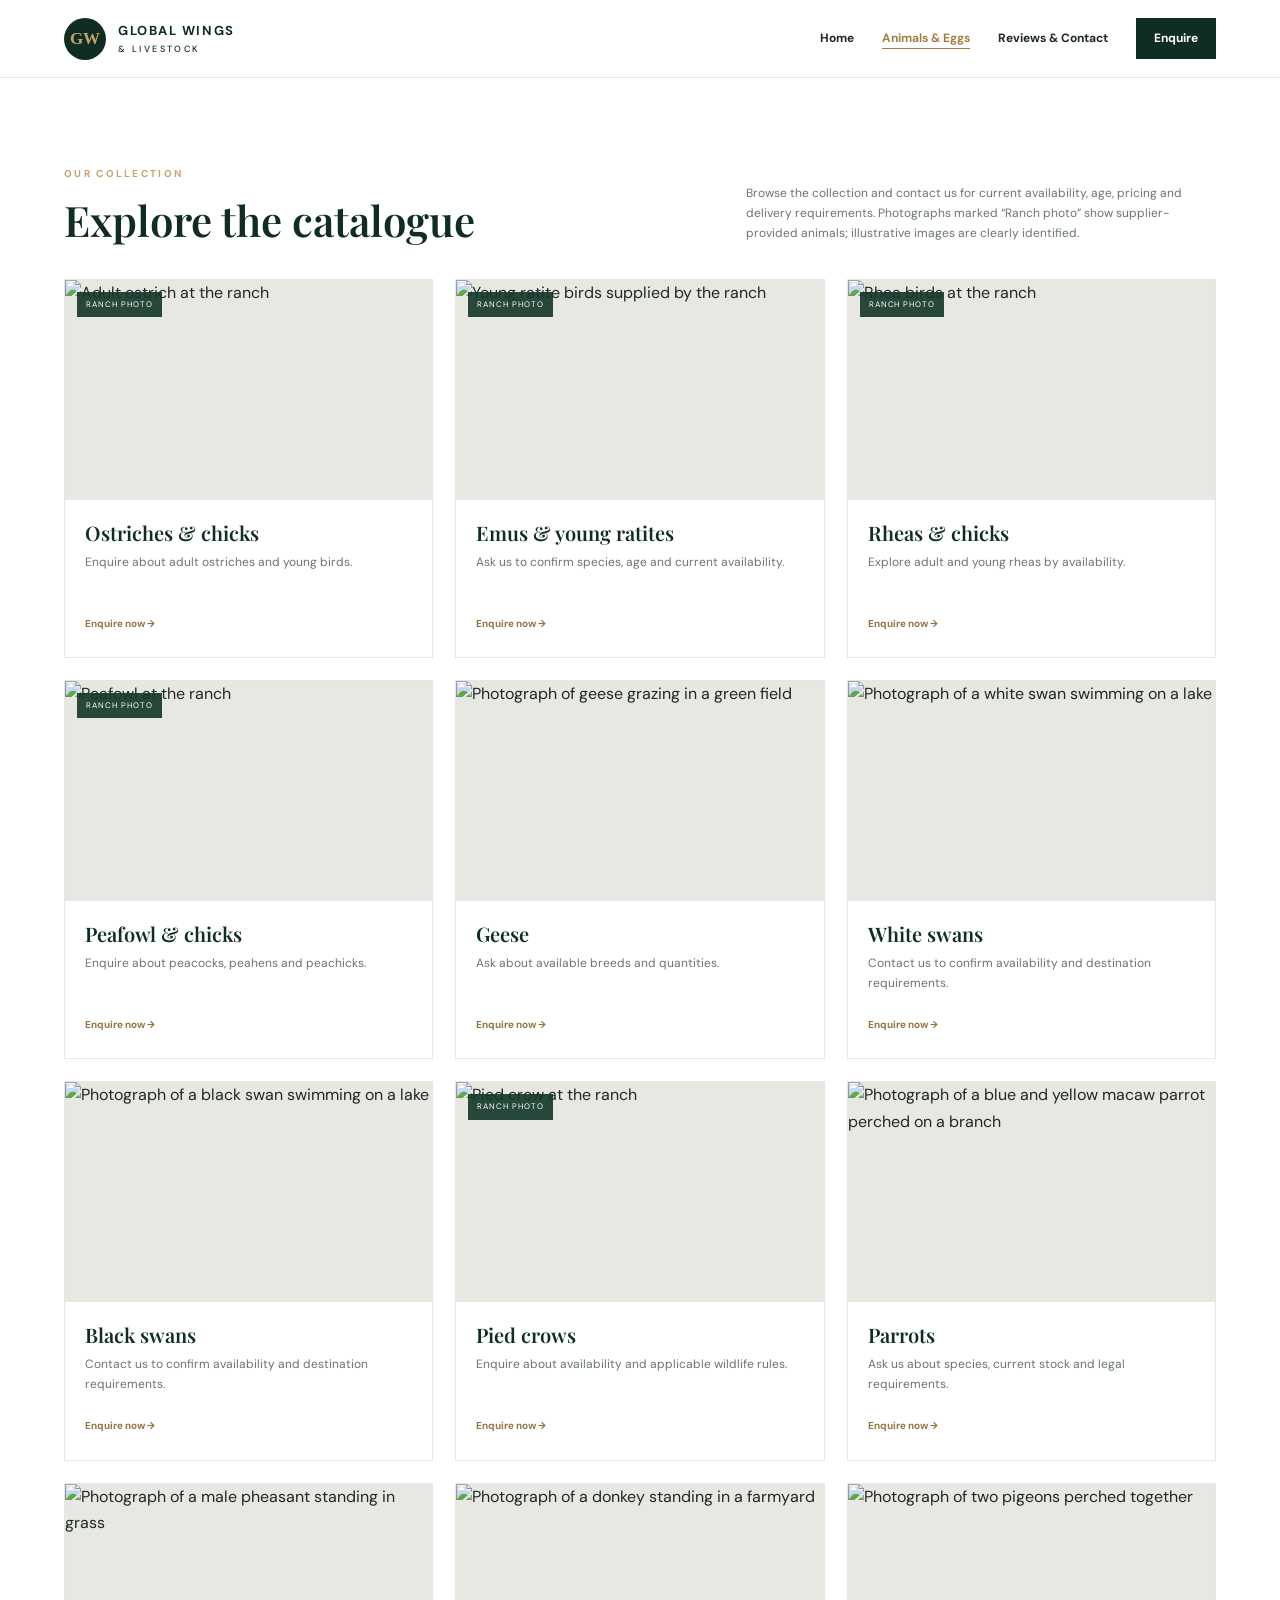
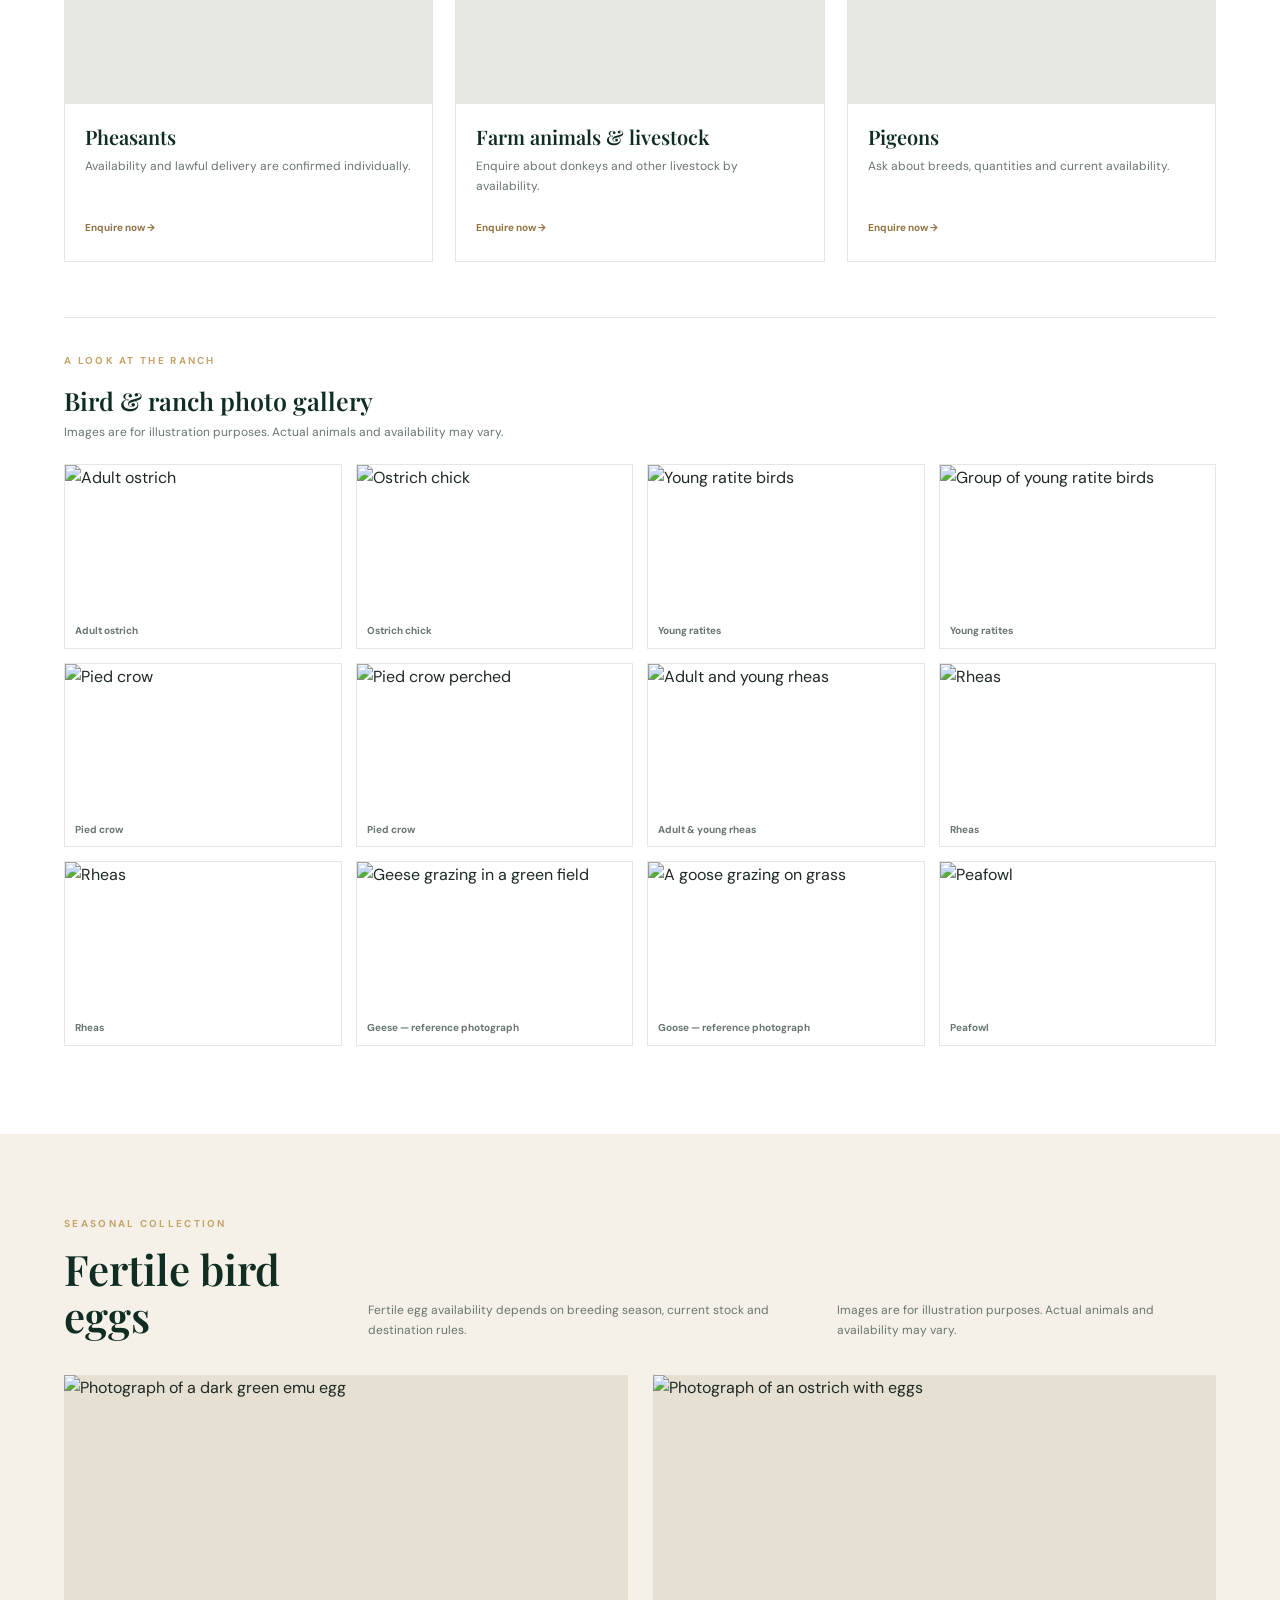
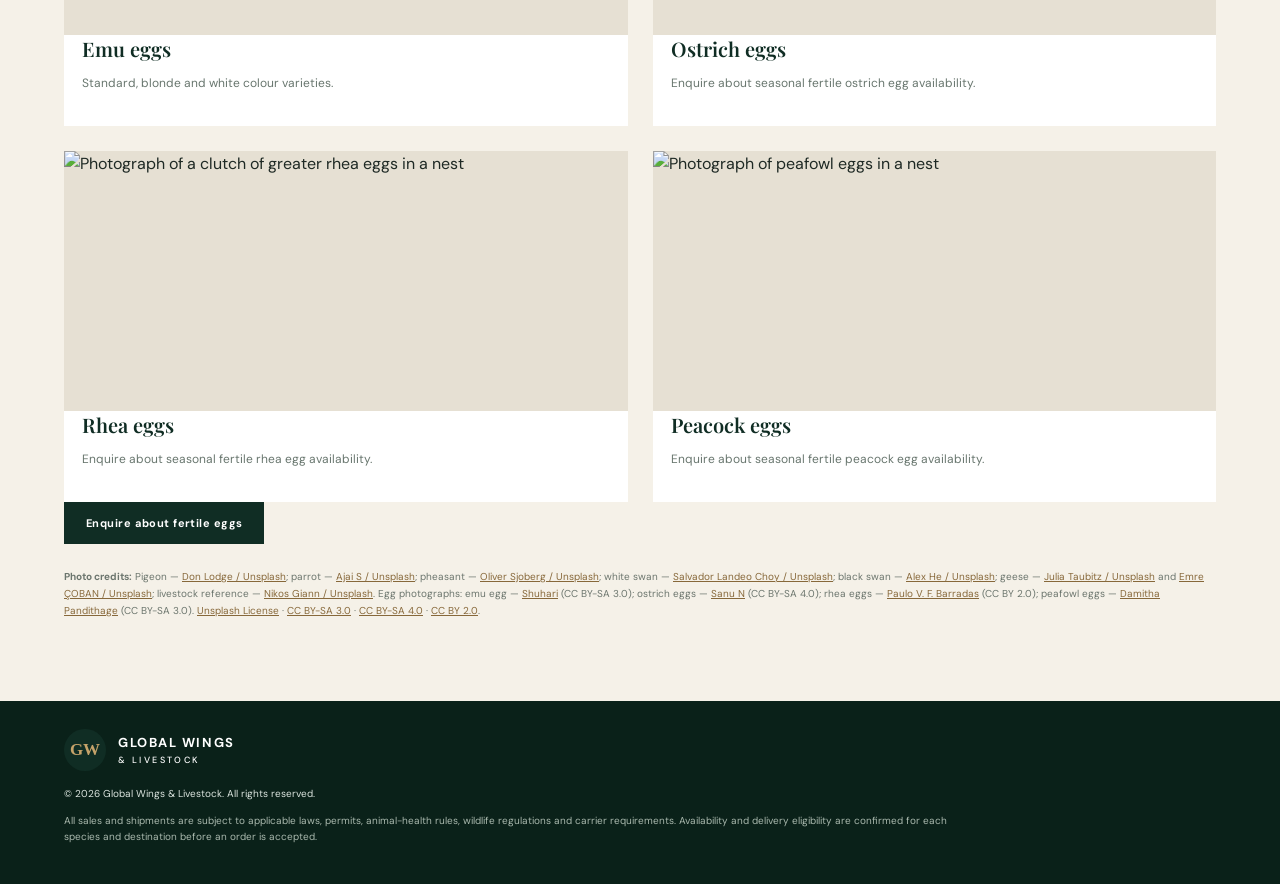
==== animals.html @ 771952f7 "Add files via upload" ====
<!doctype html>
<!DOCTYPE html>
<html lang="en"><head><meta content="XgihuTRoo1fJdlFtPXh2muhJygsoEndFmMAQWCs_whc" name="google-site-verification"/><meta charset="utf-8"/><meta content="width=device-width,initial-scale=1" name="viewport"/><title>Animals &amp; Fertile Eggs | Global Wings &amp; Livestock</title><meta content="Explore our bird, livestock and fertile egg collection. Contact us to confirm availability, pricing and destination requirements." name="description"/><meta content="index,follow" name="robots"/><meta content="#102d24" name="theme-color"/><link href="https://global-wings-livestock.globalwingsandlivestock.workers.dev/animals.html" rel="canonical"/><meta content="website" property="og:type"/><meta content="Animals &amp; Fertile Eggs" property="og:title"/><meta content="Exotic birds, livestock and fertile eggs. Enquire about availability and shipping in the USA and Canada." property="og:description"/><meta content="assets/supplier-ostrich.jpg" property="og:image"/><link href="assets/favicon.svg" rel="icon" type="image/svg+xml"/><link href="styles.css" rel="stylesheet"/></head><body><header class="header"><div class="wrap nav"><a class="brand" href="#home"><span class="mark">GW</span><span>GLOBAL WINGS <small>&amp; LIVESTOCK</small></span></a><nav><a href="index.html">Home</a><a aria-current="page" class="current" href="animals.html">Animals &amp; Eggs</a><a href="reviews-contact.html">Reviews &amp; Contact</a><a class="nav-btn" href="reviews-contact.html#contact">Enquire</a></nav></div></header><main><section class="section" id="catalogue"><div class="wrap"><div class="section-title"><div><p class="eyebrow">OUR COLLECTION</p><h2>Explore the catalogue</h2></div><p>Browse the collection and contact us for current availability, age, pricing and delivery requirements. Photographs marked “Ranch photo” show supplier-provided animals; illustrative images are clearly identified.</p></div><div class="cards">
<article class="card"><img alt="Adult ostrich at the ranch" src="assets/supplier-ostrich.jpg"/><span class="tag">Ranch photo</span><div><h3>Ostriches &amp; chicks</h3><p>Enquire about adult ostriches and young birds.</p><a href="#contact">Enquire now →</a></div></article>
<article class="card"><img alt="Young ratite birds supplied by the ranch" src="assets/supplier-young-ratites-group.jpg"/><span class="tag">Ranch photo</span><div><h3>Emus &amp; young ratites</h3><p>Ask us to confirm species, age and current availability.</p><a href="#contact">Enquire now →</a></div></article>
<article class="card"><img alt="Rhea birds at the ranch" src="assets/supplier-rhea-adults-young-1.jpg"/><span class="tag">Ranch photo</span><div><h3>Rheas &amp; chicks</h3><p>Explore adult and young rheas by availability.</p><a href="#contact">Enquire now →</a></div></article>
<article class="card"><img alt="Peafowl at the ranch" src="assets/supplier-peafowl.jpg"/><span class="tag">Ranch photo</span><div><h3>Peafowl &amp; chicks</h3><p>Enquire about peacocks, peahens and peachicks.</p><a href="#contact">Enquire now →</a></div></article>
<article class="card"><img alt="Photograph of geese grazing in a green field" src="https://images.unsplash.com/photo-1784916986773-f95b8165af1c?auto=format&amp;fit=crop&amp;w=1200&amp;q=85"/><div><h3>Geese</h3><p>Ask about available breeds and quantities.</p><a href="#contact">Enquire now →</a></div></article>
<article class="card"><img alt="Photograph of a white swan swimming on a lake" src="https://images.unsplash.com/photo-1696192113297-ec695fbb688d?auto=format&amp;fit=crop&amp;w=1200&amp;q=85"/><div><h3>White swans</h3><p>Contact us to confirm availability and destination requirements.</p><a href="#contact">Enquire now →</a></div></article>
<article class="card"><img alt="Photograph of a black swan swimming on a lake" src="https://images.unsplash.com/photo-1762176122039-dd52961efc06?auto=format&amp;fit=crop&amp;w=1200&amp;q=85"/><div><h3>Black swans</h3><p>Contact us to confirm availability and destination requirements.</p><a href="#contact">Enquire now →</a></div></article>
<article class="card"><img alt="Pied crow at the ranch" src="assets/supplier-pied-crow-perch.jpg"/><span class="tag">Ranch photo</span><div><h3>Pied crows</h3><p>Enquire about availability and applicable wildlife rules.</p><a href="#contact">Enquire now →</a></div></article>
<article class="card"><img alt="Photograph of a blue and yellow macaw parrot perched on a branch" src="https://images.unsplash.com/photo-1730606604241-9458ac61b049?auto=format&amp;fit=crop&amp;w=1200&amp;q=85"/><div><h3>Parrots</h3><p>Ask us about species, current stock and legal requirements.</p><a href="#contact">Enquire now →</a></div></article>
<article class="card"><img alt="Photograph of a male pheasant standing in grass" src="https://images.unsplash.com/photo-1573679123118-db5fe6d73ba6?auto=format&amp;fit=crop&amp;w=1200&amp;q=85"/><div><h3>Pheasants</h3><p>Availability and lawful delivery are confirmed individually.</p><a href="#contact">Enquire now →</a></div></article>
<article class="card"><img alt="Photograph of a donkey standing in a farmyard" src="https://images.unsplash.com/photo-1676636936433-fd54c84f66ed?auto=format&amp;fit=crop&amp;w=1200&amp;q=85"/><div><h3>Farm animals &amp; livestock</h3><p>Enquire about donkeys and other livestock by availability.</p><a href="#contact">Enquire now →</a></div></article>
<article class="card"><img alt="Photograph of two pigeons perched together" src="https://images.unsplash.com/photo-1683165152418-8336bb7b0cc0?auto=format&amp;fit=crop&amp;w=1200&amp;q=85"/><div><h3>Pigeons</h3><p>Ask about breeds, quantities and current availability.</p><a href="#contact">Enquire now →</a></div></article>
</div><div class="ranch-gallery"><div class="gallery-heading"><p class="eyebrow">A LOOK AT THE RANCH</p><h3>Bird &amp; ranch photo gallery</h3><p>Images are for illustration purposes. Actual animals and availability may vary.</p></div><div class="gallery-grid">
<figure><img alt="Adult ostrich" src="assets/supplier-ostrich.jpg"/><figcaption>Adult ostrich</figcaption></figure>
<figure><img alt="Ostrich chick" src="assets/supplier-ostrich-chick.jpg"/><figcaption>Ostrich chick</figcaption></figure>
<figure><img alt="Young ratite birds" src="assets/supplier-young-ratites-grass.jpg"/><figcaption>Young ratites</figcaption></figure>
<figure><img alt="Group of young ratite birds" src="assets/supplier-young-ratites-group.jpg"/><figcaption>Young ratites</figcaption></figure>
<figure><img alt="Pied crow" src="assets/supplier-pied-crow-hand.jpg"/><figcaption>Pied crow</figcaption></figure>
<figure><img alt="Pied crow perched" src="assets/supplier-pied-crow-perch.jpg"/><figcaption>Pied crow</figcaption></figure>
<figure><img alt="Adult and young rheas" src="assets/supplier-rhea-adults-young-1.jpg"/><figcaption>Adult &amp; young rheas</figcaption></figure>
<figure><img alt="Rheas" src="assets/supplier-rhea-adults-young-2.jpg"/><figcaption>Rheas</figcaption></figure>
<figure><img alt="Rheas" src="assets/supplier-rhea-adults-young-3.jpg"/><figcaption>Rheas</figcaption></figure>
<figure><img alt="Geese grazing in a green field" src="https://images.unsplash.com/photo-1784916986773-f95b8165af1c?auto=format&amp;fit=crop&amp;w=1200&amp;q=85"/><figcaption>Geese — reference photograph</figcaption></figure>
<figure><img alt="A goose grazing on grass" src="https://images.unsplash.com/photo-1784754326206-335347680e5e?auto=format&amp;fit=crop&amp;w=1200&amp;q=85"/><figcaption>Goose — reference photograph</figcaption></figure>
<figure><img alt="Peafowl" src="assets/supplier-peafowl.jpg"/><figcaption>Peafowl</figcaption></figure>
</div></div></div></section><section class="eggs" id="eggs"><div class="wrap"><div class="section-title"><div><p class="eyebrow">SEASONAL COLLECTION</p><h2>Fertile bird eggs</h2></div><p>Fertile egg availability depends on breeding season, current stock and destination rules.</p><p class="photo-credits">Images are for illustration purposes. Actual animals and availability may vary.</p></div><div class="egg-grid"><article><img alt="Photograph of a dark green emu egg" src="https://commons.wikimedia.org/wiki/Special:FilePath/Emu%20Egg.JPG"/><h3>Emu eggs</h3><p>Standard, blonde and white colour varieties.</p></article><article><img alt="Photograph of an ostrich with eggs" src="https://commons.wikimedia.org/wiki/Special:FilePath/Ostrich%20with%20eggs.jpg"/><h3>Ostrich eggs</h3><p>Enquire about seasonal fertile ostrich egg availability.</p></article><article><img alt="Photograph of a clutch of greater rhea eggs in a nest" src="https://commons.wikimedia.org/wiki/Special:FilePath/Rhea_americana_eggs.jpg"/><h3>Rhea eggs</h3><p>Enquire about seasonal fertile rhea egg availability.</p></article><article><img alt="Photograph of peafowl eggs in a nest" src="https://commons.wikimedia.org/wiki/Special:FilePath/Peafowl_eggs.jpg"/><h3>Peacock eggs</h3><p>Enquire about seasonal fertile peacock egg availability.</p></article></div><a class="btn dark" href="#contact">Enquire about fertile eggs</a><p class="photo-credits"><strong>Photo credits:</strong> Pigeon — <a href="https://unsplash.com/photos/a-couple-of-birds-sitting-on-top-of-a-rock-z6nlXhpikjg" rel="noopener" target="_blank">Don Lodge / Unsplash</a>; parrot — <a href="https://unsplash.com/photos/a-colorful-parrot-perched-on-a-tree-branch-D9rH5E5fdJI" rel="noopener" target="_blank">Ajai S / Unsplash</a>; pheasant — <a href="https://unsplash.com/photos/a-pheasant-standing-in-the-grass-near-a-body-of-water-Xna52J7BVZc" rel="noopener" target="_blank">Oliver Sjoberg / Unsplash</a>; white swan — <a href="https://unsplash.com/photos/a-white-swan-swimming-in-a-lake-on-a-foggy-day-xGluQufEYRY" rel="noopener" target="_blank">Salvador Landeo Choy / Unsplash</a>; black swan — <a href="https://unsplash.com/photos/a-black-swan-swims-on-dark-blue-water-6lkLKdCsc1c" rel="noopener" target="_blank">Alex He / Unsplash</a>; geese — <a href="https://unsplash.com/photos/a-flock-of-geese-grazing-in-a-green-field-lL8tGuWFRh8" rel="noopener" target="_blank">Julia Taubitz / Unsplash</a> and <a href="https://unsplash.com/photos/a-goose-grazes-on-green-grass-in-a-sunny-park-ZLs4rmw0CO8" rel="noopener" target="_blank">Emre ÇOBAN / Unsplash</a>; livestock reference — <a href="https://unsplash.com/photos/a-donkey-standing-in-a-dirt-area-next-to-a-building-c0arbBpuxbU" rel="noopener" target="_blank">Nikos Giann / Unsplash</a>. Egg photographs: emu egg — <a href="https://commons.wikimedia.org/wiki/File:Emu_Egg.JPG" rel="noopener" target="_blank">Shuhari</a> (CC BY-SA 3.0); ostrich eggs — <a href="https://commons.wikimedia.org/wiki/File:Ostrich_with_eggs.jpg" rel="noopener" target="_blank">Sanu N</a> (CC BY-SA 4.0); rhea eggs — <a href="https://commons.wikimedia.org/wiki/File:Rhea_americana_eggs.jpg" rel="noopener" target="_blank">Paulo V. F. Barradas</a> (CC BY 2.0); peafowl eggs — <a href="https://commons.wikimedia.org/wiki/File:Peafowl_eggs.jpg" rel="noopener" target="_blank">Damitha Pandithage</a> (CC BY-SA 3.0). <a href="https://unsplash.com/license" rel="noopener" target="_blank">Unsplash License</a> · <a href="https://creativecommons.org/licenses/by-sa/3.0/" rel="noopener" target="_blank">CC BY-SA 3.0</a> · <a href="https://creativecommons.org/licenses/by-sa/4.0/" rel="noopener" target="_blank">CC BY-SA 4.0</a> · <a href="https://creativecommons.org/licenses/by/2.0/" rel="noopener" target="_blank">CC BY 2.0</a>.</p></div></section></main><footer><div class="wrap"><a class="brand footbrand" href="#home"><span class="mark">GW</span><span>GLOBAL WINGS <small>&amp; LIVESTOCK</small></span></a><p>© <span id="year"></span> Global Wings &amp; Livestock. All rights reserved.</p><p class="legal">All sales and shipments are subject to applicable laws, permits, animal-health rules, wildlife regulations and carrier requirements. Availability and delivery eligibility are confirmed for each species and destination before an order is accepted.</p></div></footer><script src="script.js"></script></body></html>
---- styles.css ----
@import url('https://fonts.googleapis.com/css2?family=DM+Sans:wght@400;500;600;700&family=Playfair+Display:wght@600;700&display=swap');
:root{--forest:#102d24;--forest2:#1c4738;--gold:#c5a36a;--cream:#f5f1e8;--ink:#1e2924;--muted:#68766e;--line:#e5e8e2}*{box-sizing:border-box}html{scroll-behavior:smooth}body{margin:0;color:var(--ink);font-family:'DM Sans',Arial,sans-serif;line-height:1.65}a{color:inherit}.wrap{width:min(1160px,90%);margin:auto}.header{height:78px;background:#fff;position:sticky;top:0;z-index:10;border-bottom:1px solid var(--line)}.nav{height:100%;display:flex;align-items:center;justify-content:space-between}.brand{display:flex;align-items:center;gap:12px;text-decoration:none;color:var(--forest);font-weight:700;letter-spacing:.12em;font-size:13px}.brand small{display:block;font-size:9px;letter-spacing:.27em;font-weight:500}.mark{width:42px;height:42px;border-radius:50%;display:grid;place-items:center;background:var(--forest);color:var(--gold);font:700 17px Georgia;letter-spacing:0}nav{display:flex;align-items:center;gap:28px}nav a{text-decoration:none;font-size:12px;font-weight:700}nav a:hover{color:#a27e43}.nav-btn{background:var(--forest);color:white;padding:11px 18px}.hero{min-height:610px;position:relative;display:flex;align-items:center;background:linear-gradient(90deg,rgba(7,28,21,.94),rgba(10,35,26,.78) 53%,rgba(10,35,26,.18)),url('assets/supplier-ostrich.jpg') center 43%/cover;color:#fff}.hero-content{position:relative;padding:100px 0 110px}.eyebrow{font-size:10px;letter-spacing:.23em;font-weight:700;color:var(--gold);margin:0 0 14px}.hero h1{font:600 clamp(42px,5.5vw,72px)/1.08 'Playfair Display',Georgia,serif;max-width:780px;margin:0 0 22px}.hero h1 em{color:#d4b57e;font-style:normal}.intro{max-width:590px;color:#e2e9e3;font-size:16px}.actions{display:flex;gap:13px;margin:30px 0 20px;flex-wrap:wrap}.btn{display:inline-block;text-decoration:none;border:0;padding:14px 22px;font:700 11px 'DM Sans',sans-serif;letter-spacing:.04em;cursor:pointer}.gold{background:var(--gold);color:#14271f}.outline{border:1px solid #ffffff8c;color:white}.dark{background:var(--forest);color:#fff}.hero-note{font-size:11px;color:#d1dbd3}.hero-bottom{position:absolute;bottom:0;left:0;right:0;background:#091e18bd;padding:14px 5%;display:flex;justify-content:space-between;color:#e5d1a8;font-size:9px;letter-spacing:.2em}.introbar{background:var(--forest);color:white;padding:24px 0}.intro-grid{display:grid;grid-template-columns:repeat(3,1fr);gap:25px}.intro-grid div{display:grid;border-right:1px solid #ffffff2d;padding-left:22px}.intro-grid div:first-child{padding-left:0}.intro-grid div:last-child{border:0}.intro-grid b{font-size:13px}.intro-grid span{font-size:11px;color:#c4d0c7}.section{padding:88px 0}.section-title{display:flex;align-items:end;justify-content:space-between;gap:35px;margin-bottom:35px}.section-title h2,.about h2,.shipping h2,.contact h2{font:600 42px/1.12 'Playfair Display',Georgia,serif;color:var(--forest);margin:0}.section-title>p{max-width:470px;color:var(--muted);font-size:12px;margin:0}.cards{display:grid;grid-template-columns:repeat(3,1fr);gap:22px}.card{position:relative;border:1px solid var(--line);background:#fff;overflow:hidden;transition:transform .2s,box-shadow .2s}.card:hover{transform:translateY(-4px);box-shadow:0 15px 35px #0d2b1c14}.card img{width:100%;height:220px;object-fit:cover;display:block;background:#e8e8e2}.card .tag{position:absolute;top:12px;left:12px;background:#14382be8;color:white;font-size:8px;letter-spacing:.12em;text-transform:uppercase;padding:6px 9px}.card .tag.illustrative{background:#f7f4eb;color:#5d685f}.card>div{padding:19px 20px 22px}.card h3,.egg-grid h3{font:600 20px 'Playfair Display',Georgia,serif;color:var(--forest);margin:0 0 7px}.card p{font-size:12px;color:var(--muted);min-height:42px;margin:0 0 14px}.card a{font-size:10px;text-decoration:none;color:#947342;font-weight:700}.eggs{background:var(--cream);padding:82px 0}.egg-grid{display:grid;grid-template-columns:1fr 1fr;gap:25px}.egg-grid article{position:relative;background:white;padding-bottom:20px}.egg-grid img{width:100%;height:260px;object-fit:cover;display:block;background:#e6e0d3}.egg-grid .tag{display:inline-block;margin:15px 18px 5px;background:#f1eee6;color:#626c64;padding:5px 8px;font-size:8px;letter-spacing:.1em;text-transform:uppercase}.egg-grid h3,.egg-grid p{margin-left:18px;margin-right:18px}.egg-grid p,.egg-extra{font-size:12px;color:var(--muted)}.egg-extra{margin:24px 0}.about{padding:85px 0}.about h2{margin-bottom:32px}.steps{display:grid;grid-template-columns:repeat(3,1fr);gap:28px;margin-bottom:50px}.steps article{border-top:2px solid var(--gold);padding:20px 5px 0}.steps span{font-size:11px;color:#9b7a45;font-weight:700}.steps h3{font:600 19px 'Playfair Display',Georgia,serif;color:var(--forest);margin:8px 0}.steps p{font-size:12px;color:var(--muted);margin:0}.about-panel{background:#f7f7f3;padding:28px 32px;border-left:3px solid var(--gold);display:grid;grid-template-columns:.7fr 1.3fr;gap:25px;align-items:center}.about-panel h3{font:600 23px 'Playfair Display',Georgia,serif;color:var(--forest);margin:0}.about-panel p:last-child{font-size:13px;color:var(--muted);margin:0}.shipping{background:#e9eee8;padding:58px 0}.shipping-inner{display:flex;justify-content:space-between;align-items:center;gap:35px}.shipping-inner>div:first-child{max-width:690px}.shipping h2{font-size:35px}.shipping-inner p:not(.eyebrow){font-size:13px;color:#5d6a61}.countries{display:flex;align-items:center;gap:12px;color:var(--forest);font-size:10px;letter-spacing:.13em;font-weight:700;white-space:nowrap}.countries b{font-size:20px;color:var(--gold)}.contact{background:var(--forest);color:#fff;padding:82px 0}.contact-grid{display:grid;grid-template-columns:.9fr 1.1fr;gap:70px}.contact h2{color:white;margin-bottom:18px}.contact-grid>div>p:not(.eyebrow){color:#d3ded6;font-size:13px}.detail{margin:27px 0}.detail small{display:block;color:#d0b37c;font-size:9px;letter-spacing:.2em;font-weight:700}.detail a,.detail p{color:white;text-decoration:none;font-size:13px;margin:5px 0}.fine{font-size:10px;color:#aab9ae}form{background:#fff;color:var(--ink);padding:28px;display:grid;gap:13px}form label{font-size:10px;font-weight:700;color:#48584e}input,select,textarea{display:block;width:100%;margin-top:6px;padding:12px;border:1px solid #dce2dc;border-radius:0;font:12px 'DM Sans',sans-serif;color:#27352c;background:white}textarea{resize:vertical}form button{justify-self:start}form .fine{color:#718077;margin:0}#form-status{font-size:11px;color:var(--forest);margin:0}footer{background:#0a2119;color:#dce5df;padding:28px 0}footer .brand{color:#fff}footer p{font-size:10px}footer .legal{max-width:900px;color:#aab9ae}.footbrand{margin-bottom:15px}
@media(max-width:760px){.header{height:auto}.nav{padding:14px 0;display:block}.brand{margin-bottom:12px}nav{gap:14px;flex-wrap:wrap}nav a{font-size:10px}.hero{min-height:590px}.hero-content{padding:75px 0 95px}.hero h1{font-size:45px}.intro-grid{grid-template-columns:1fr;gap:12px}.intro-grid div{border:0;padding:0}.section,.about{padding:60px 0}.section-title{display:block}.section-title>p{margin-top:14px}.cards{grid-template-columns:repeat(2,1fr);gap:13px}.card img{height:160px}.card>div{padding:14px}.card h3{font-size:17px}.card p{font-size:11px}.egg-grid{grid-template-columns:1fr}.egg-grid img{height:220px}.steps{grid-template-columns:1fr;gap:20px}.about-panel{grid-template-columns:1fr;gap:10px}.shipping-inner{display:block}.countries{margin-top:22px}.contact-grid{grid-template-columns:1fr;gap:30px}.section-title h2,.about h2,.contact h2{font-size:35px}.shipping h2{font-size:31px}}@media(max-width:430px){.cards{grid-template-columns:1fr}.card img{height:210px}.hero h1{font-size:39px}.hero-bottom{font-size:8px}.countries{font-size:8px}}

.ranch-gallery{margin-top:55px;padding-top:35px;border-top:1px solid var(--line)}.gallery-heading{margin-bottom:22px}.gallery-heading h3{font:600 25px 'Playfair Display',Georgia,serif;color:var(--forest);margin:0 0 6px}.gallery-heading p:last-child{font-size:12px;color:var(--muted);margin:0}.gallery-grid{display:grid;grid-template-columns:repeat(4,1fr);gap:14px}.gallery-grid figure{margin:0;background:#fff;border:1px solid var(--line)}.gallery-grid img{width:100%;height:150px;object-fit:cover;display:block}.gallery-grid figcaption{padding:8px 10px;font-size:10px;color:var(--muted);font-weight:700}.egg-extra:after{content:'  STANDARD · BLONDE · WHITE';display:block;color:#957847;font-weight:700;letter-spacing:.08em;margin-top:7px}@media(max-width:760px){.gallery-grid{grid-template-columns:repeat(2,1fr)}.gallery-grid img{height:135px}}.photo-credits{margin:24px 0 0;color:#6b756d;font-size:10px;line-height:1.7}.photo-credits a{color:#87683a;text-decoration:underline}

/* Customer reviews */
.reviews{padding:82px 0;background:#f7f7f3}.review-summary{display:flex;align-items:baseline;gap:14px;margin:0 0 24px;color:var(--muted);font-size:12px}.review-summary strong{font:600 28px 'Playfair Display',Georgia,serif;color:var(--forest)}.review-grid{display:grid;grid-template-columns:repeat(3,1fr);gap:18px}.review-card{background:#fff;border:1px solid var(--line);padding:22px}.review-card .stars{color:#b48a45;letter-spacing:.12em;font-size:17px}.review-card h3{font:600 19px 'Playfair Display',Georgia,serif;color:var(--forest);margin:9px 0 0}.review-location{font-size:10px;color:var(--muted);margin:0 0 12px}.review-card p:last-child{font-size:12px;color:#536258;margin:0}.reviews-note{font-size:10px;color:var(--muted);margin:18px 0 0}@media(max-width:760px){.reviews{padding:60px 0}.review-grid{grid-template-columns:1fr 1fr}}@media(max-width:430px){.review-grid{grid-template-columns:1fr}.review-summary{display:block}.review-summary span{display:block}}

/* Multi-page navigation and payment methods */
nav a.current{color:#a27e43;text-decoration:underline;text-underline-offset:6px}
.payments{background:#f5f1e8;padding:58px 0}
.payments h2{font:600 34px/1.12 'Playfair Display',Georgia,serif;color:var(--forest);margin:0 0 14px}
.payments .wrap>p:not(.eyebrow){max-width:780px;color:var(--muted);font-size:13px}
.payment-grid{display:flex;flex-wrap:wrap;gap:12px;margin:24px 0}
.payment-grid span{background:#fff;border:1px solid #e2e4dc;padding:12px 18px;color:var(--forest);font-size:12px;font-weight:700;min-width:125px;text-align:center}
.payment-note{font-size:10px!important;color:#657268!important}
@media(max-width:760px){nav{gap:12px}nav a{font-size:10px}.payments{padding:48px 0}.payment-grid span{min-width:calc(50% - 6px);flex:1}}

.review-submit{display:grid;grid-template-columns:1fr 1fr;gap:34px;margin-top:56px;padding:30px;background:#fff;border:1px solid var(--line)}.review-submit form{display:grid;gap:13px}.review-submit label{display:grid;gap:6px;font-size:12px;color:var(--forest)}.review-submit input,.review-submit select,.review-submit textarea{width:100%;padding:12px;border:1px solid var(--line);background:#fff;font:inherit}.owner-reply{margin-top:15px;padding:14px;background:#f4f5f0;border-left:3px solid #b48a45}.owner-reply strong{display:block;color:var(--forest);font-size:12px;margin-bottom:5px}.review-submit h2{font:600 27px 'Playfair Display',Georgia,serif;color:var(--forest)}@media(max-width:700px){.review-submit{grid-template-columns:1fr;padding:20px}}
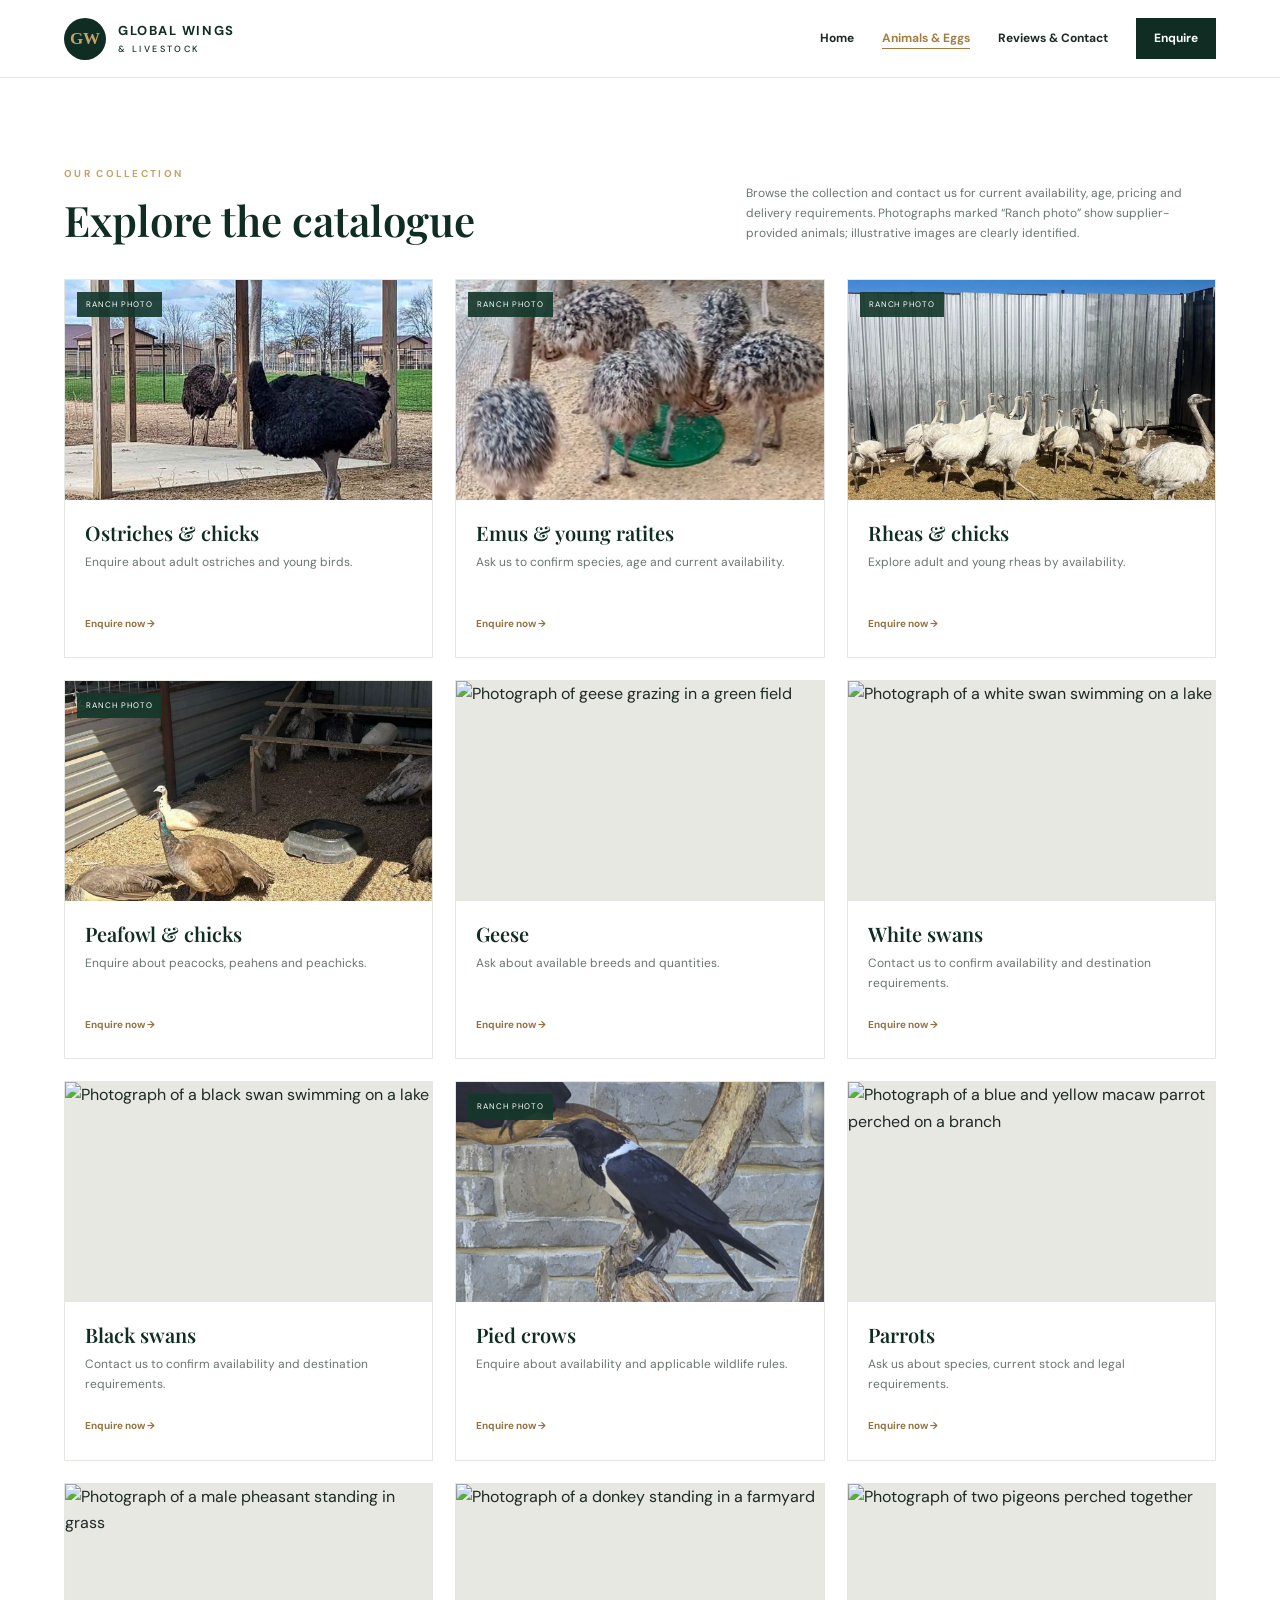
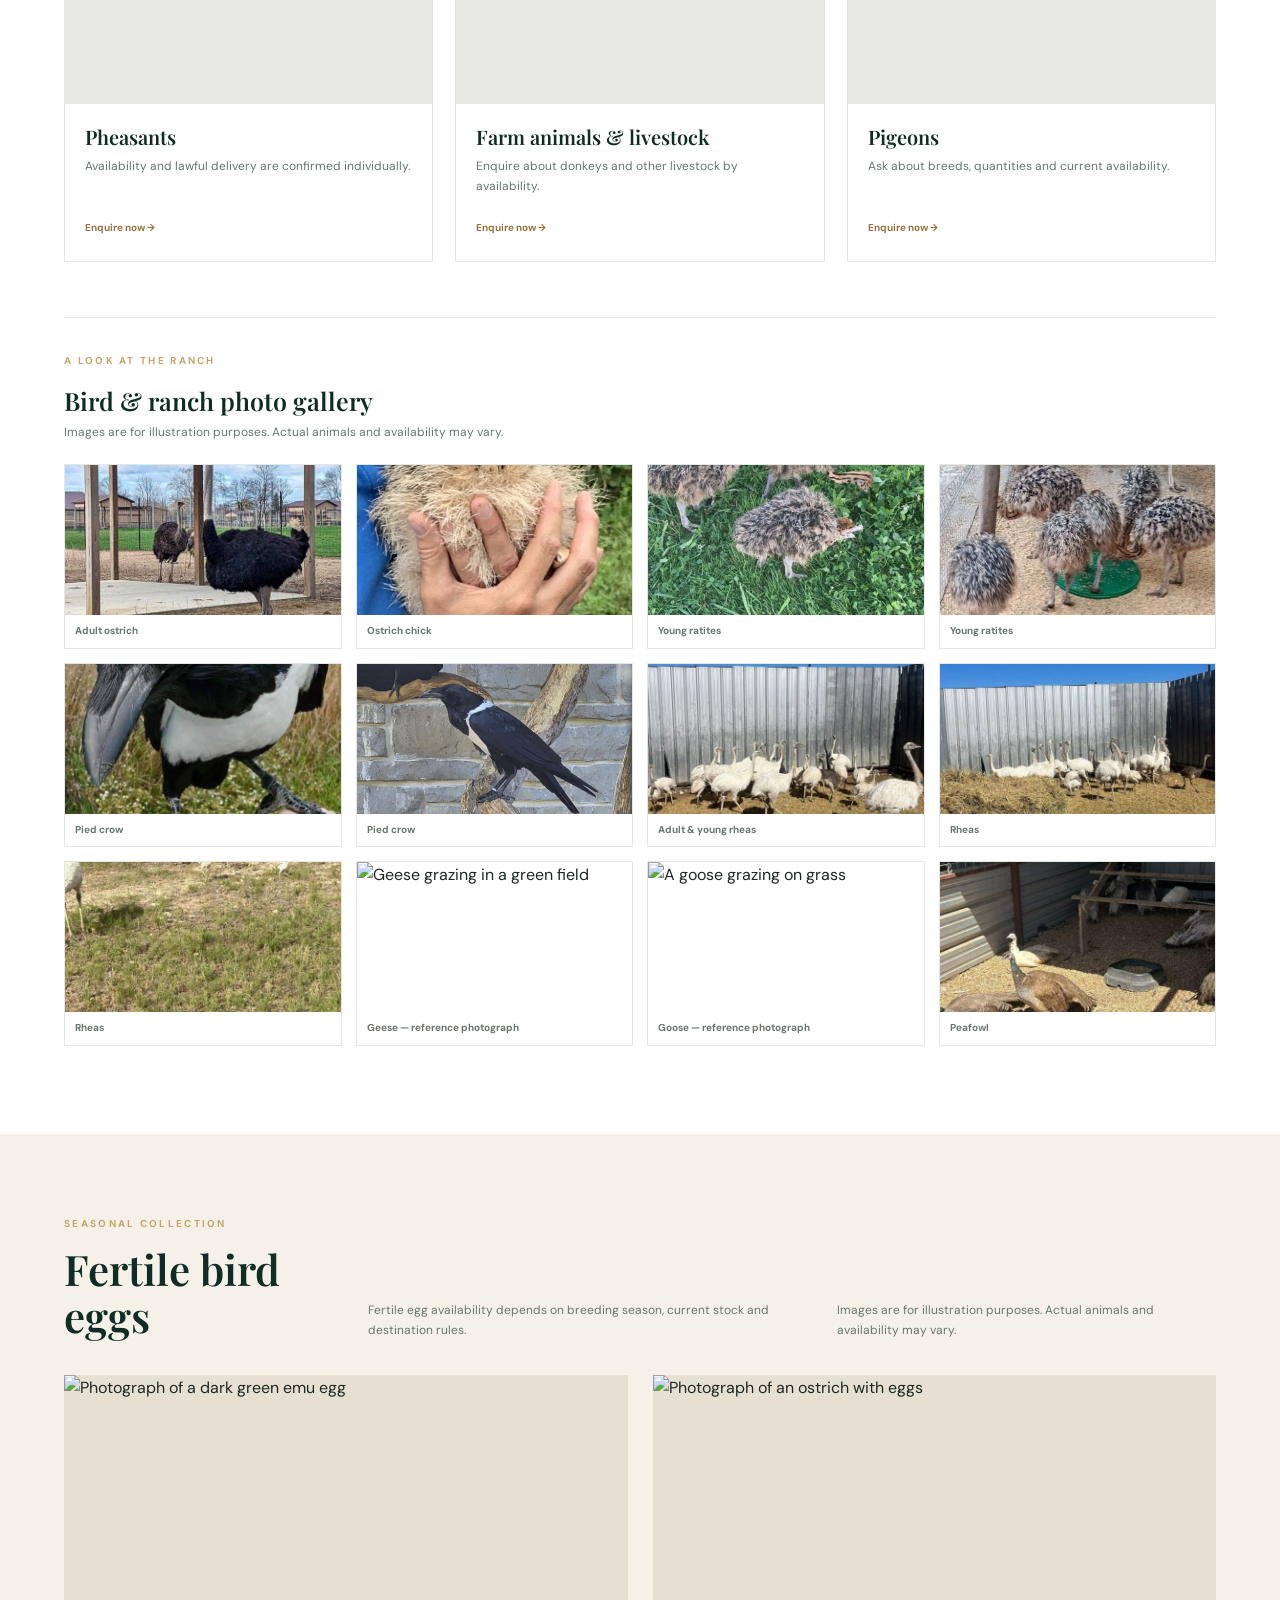
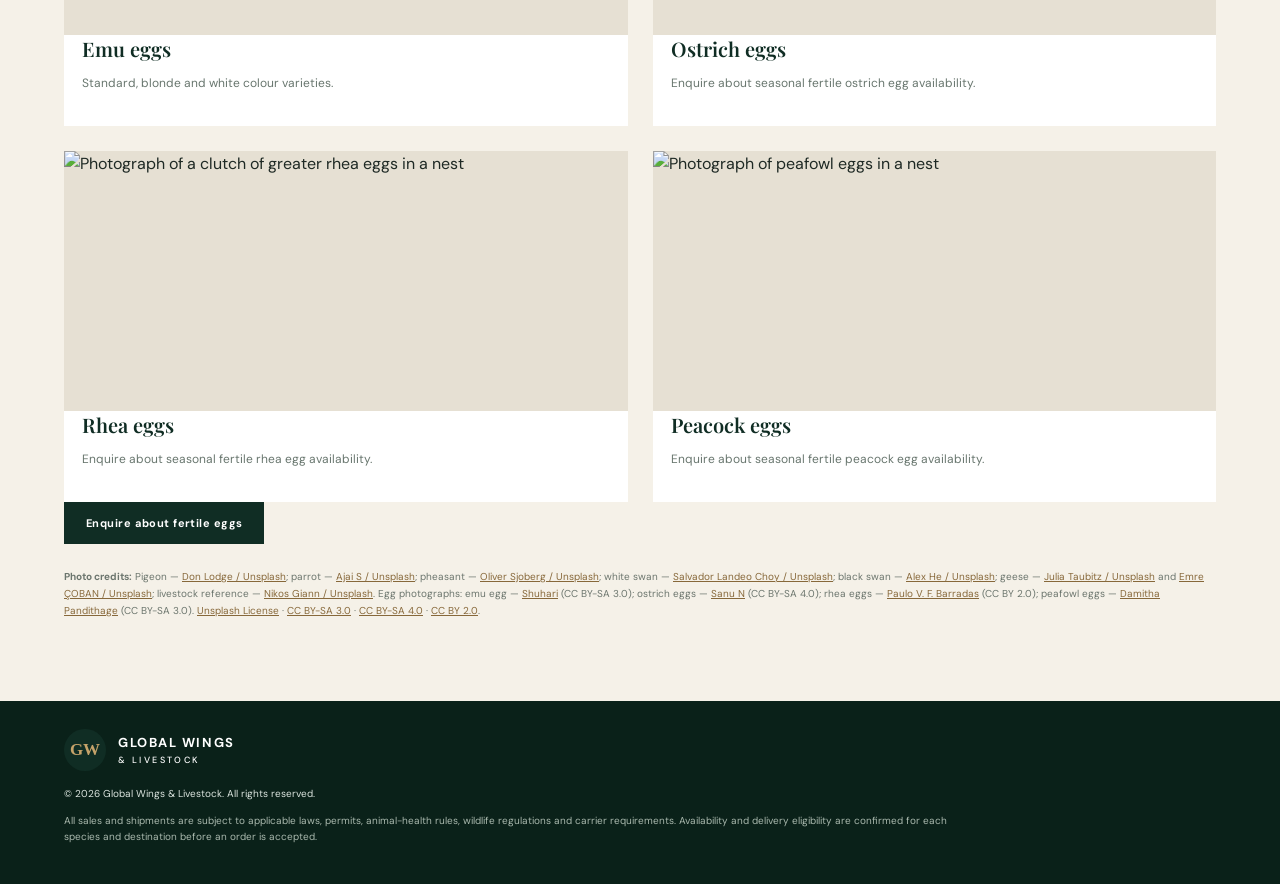
==== commit 5c4c74a0: "Update animals.html" ====
--- a/animals.html
+++ b/animals.html
@@ -1,6 +1,6 @@
 <!doctype html>
 <!DOCTYPE html>
-<html lang="en"><head><meta content="XgihuTRoo1fJdlFtPXh2muhJygsoEndFmMAQWCs_whc" name="google-site-verification"/><meta charset="utf-8"/><meta content="width=device-width,initial-scale=1" name="viewport"/><title>Animals &amp; Fertile Eggs | Global Wings &amp; Livestock</title><meta content="Explore our bird, livestock and fertile egg collection. Contact us to confirm availability, pricing and destination requirements." name="description"/><meta content="index,follow" name="robots"/><meta content="#102d24" name="theme-color"/><link href="https://global-wings-livestock.globalwingsandlivestock.workers.dev/animals.html" rel="canonical"/><meta content="website" property="og:type"/><meta content="Animals &amp; Fertile Eggs" property="og:title"/><meta content="Exotic birds, livestock and fertile eggs. Enquire about availability and shipping in the USA and Canada." property="og:description"/><meta content="assets/supplier-ostrich.jpg" property="og:image"/><link href="assets/favicon.svg" rel="icon" type="image/svg+xml"/><link href="styles.css" rel="stylesheet"/></head><body><header class="header"><div class="wrap nav"><a class="brand" href="#home"><span class="mark">GW</span><span>GLOBAL WINGS <small>&amp; LIVESTOCK</small></span></a><nav><a href="index.html">Home</a><a aria-current="page" class="current" href="animals.html">Animals &amp; Eggs</a><a href="reviews-contact.html">Reviews &amp; Contact</a><a class="nav-btn" href="reviews-contact.html#contact">Enquire</a></nav></div></header><main><section class="section" id="catalogue"><div class="wrap"><div class="section-title"><div><p class="eyebrow">OUR COLLECTION</p><h2>Explore the catalogue</h2></div><p>Browse the collection and contact us for current availability, age, pricing and delivery requirements. Photographs marked “Ranch photo” show supplier-provided animals; illustrative images are clearly identified.</p></div><div class="cards">
+<html lang="en"><head><meta content="XgihuTRoo1fJdlFtPXh2muhJygsoEndFmMAQWCs_whc" name="google-site-verification"/><meta charset="utf-8"/><meta content="width=device-width,initial-scale=1" name="viewport"/><title>Exotic Birds, Pigeons &amp; Fertile Eggs | Global Wings &amp; Livestock</title><meta content="Explore exotic birds, pigeons, peacocks, ostriches, rhea and fertile eggs at Global Wings & Livestock. Contact us to confirm availability, pricing and shipping requirements." name="description"/><meta content="index,follow" name="robots"/><meta content="#102d24" name="theme-color"/><link href="https://global-wings-livestock.globalwingsandlivestock.workers.dev/animals.html" rel="canonical"/><meta content="website" property="og:type"/><meta content="Animals &amp; Fertile Eggs" property="og:title"/><meta content="Exotic birds, livestock and fertile eggs. Enquire about availability and shipping in the USA and Canada." property="og:description"/><meta content="assets/supplier-ostrich.jpg" property="og:image"/><link href="assets/favicon.svg" rel="icon" type="image/svg+xml"/><link href="styles.css" rel="stylesheet"/></head><body><header class="header"><div class="wrap nav"><a class="brand" href="#home"><span class="mark">GW</span><span>GLOBAL WINGS <small>&amp; LIVESTOCK</small></span></a><nav><a href="index.html">Home</a><a aria-current="page" class="current" href="animals.html">Animals &amp; Eggs</a><a href="reviews-contact.html">Reviews &amp; Contact</a><a class="nav-btn" href="reviews-contact.html#contact">Enquire</a></nav></div></header><main><section class="section" id="catalogue"><div class="wrap"><div class="section-title"><div><p class="eyebrow">OUR COLLECTION</p><h2>Explore the catalogue</h2></div><p>Browse the collection and contact us for current availability, age, pricing and delivery requirements. Photographs marked “Ranch photo” show supplier-provided animals; illustrative images are clearly identified.</p></div><div class="cards">
 <article class="card"><img alt="Adult ostrich at the ranch" src="assets/supplier-ostrich.jpg"/><span class="tag">Ranch photo</span><div><h3>Ostriches &amp; chicks</h3><p>Enquire about adult ostriches and young birds.</p><a href="#contact">Enquire now →</a></div></article>
 <article class="card"><img alt="Young ratite birds supplied by the ranch" src="assets/supplier-young-ratites-group.jpg"/><span class="tag">Ranch photo</span><div><h3>Emus &amp; young ratites</h3><p>Ask us to confirm species, age and current availability.</p><a href="#contact">Enquire now →</a></div></article>
 <article class="card"><img alt="Rhea birds at the ranch" src="assets/supplier-rhea-adults-young-1.jpg"/><span class="tag">Ranch photo</span><div><h3>Rheas &amp; chicks</h3><p>Explore adult and young rheas by availability.</p><a href="#contact">Enquire now →</a></div></article>
@@ -26,4 +26,4 @@
 <figure><img alt="Geese grazing in a green field" src="https://images.unsplash.com/photo-1784916986773-f95b8165af1c?auto=format&amp;fit=crop&amp;w=1200&amp;q=85"/><figcaption>Geese — reference photograph</figcaption></figure>
 <figure><img alt="A goose grazing on grass" src="https://images.unsplash.com/photo-1784754326206-335347680e5e?auto=format&amp;fit=crop&amp;w=1200&amp;q=85"/><figcaption>Goose — reference photograph</figcaption></figure>
 <figure><img alt="Peafowl" src="assets/supplier-peafowl.jpg"/><figcaption>Peafowl</figcaption></figure>
-</div></div></div></section><section class="eggs" id="eggs"><div class="wrap"><div class="section-title"><div><p class="eyebrow">SEASONAL COLLECTION</p><h2>Fertile bird eggs</h2></div><p>Fertile egg availability depends on breeding season, current stock and destination rules.</p><p class="photo-credits">Images are for illustration purposes. Actual animals and availability may vary.</p></div><div class="egg-grid"><article><img alt="Photograph of a dark green emu egg" src="https://commons.wikimedia.org/wiki/Special:FilePath/Emu%20Egg.JPG"/><h3>Emu eggs</h3><p>Standard, blonde and white colour varieties.</p></article><article><img alt="Photograph of an ostrich with eggs" src="https://commons.wikimedia.org/wiki/Special:FilePath/Ostrich%20with%20eggs.jpg"/><h3>Ostrich eggs</h3><p>Enquire about seasonal fertile ostrich egg availability.</p></article><article><img alt="Photograph of a clutch of greater rhea eggs in a nest" src="https://commons.wikimedia.org/wiki/Special:FilePath/Rhea_americana_eggs.jpg"/><h3>Rhea eggs</h3><p>Enquire about seasonal fertile rhea egg availability.</p></article><article><img alt="Photograph of peafowl eggs in a nest" src="https://commons.wikimedia.org/wiki/Special:FilePath/Peafowl_eggs.jpg"/><h3>Peacock eggs</h3><p>Enquire about seasonal fertile peacock egg availability.</p></article></div><a class="btn dark" href="#contact">Enquire about fertile eggs</a><p class="photo-credits"><strong>Photo credits:</strong> Pigeon — <a href="https://unsplash.com/photos/a-couple-of-birds-sitting-on-top-of-a-rock-z6nlXhpikjg" rel="noopener" target="_blank">Don Lodge / Unsplash</a>; parrot — <a href="https://unsplash.com/photos/a-colorful-parrot-perched-on-a-tree-branch-D9rH5E5fdJI" rel="noopener" target="_blank">Ajai S / Unsplash</a>; pheasant — <a href="https://unsplash.com/photos/a-pheasant-standing-in-the-grass-near-a-body-of-water-Xna52J7BVZc" rel="noopener" target="_blank">Oliver Sjoberg / Unsplash</a>; white swan — <a href="https://unsplash.com/photos/a-white-swan-swimming-in-a-lake-on-a-foggy-day-xGluQufEYRY" rel="noopener" target="_blank">Salvador Landeo Choy / Unsplash</a>; black swan — <a href="https://unsplash.com/photos/a-black-swan-swims-on-dark-blue-water-6lkLKdCsc1c" rel="noopener" target="_blank">Alex He / Unsplash</a>; geese — <a href="https://unsplash.com/photos/a-flock-of-geese-grazing-in-a-green-field-lL8tGuWFRh8" rel="noopener" target="_blank">Julia Taubitz / Unsplash</a> and <a href="https://unsplash.com/photos/a-goose-grazes-on-green-grass-in-a-sunny-park-ZLs4rmw0CO8" rel="noopener" target="_blank">Emre ÇOBAN / Unsplash</a>; livestock reference — <a href="https://unsplash.com/photos/a-donkey-standing-in-a-dirt-area-next-to-a-building-c0arbBpuxbU" rel="noopener" target="_blank">Nikos Giann / Unsplash</a>. Egg photographs: emu egg — <a href="https://commons.wikimedia.org/wiki/File:Emu_Egg.JPG" rel="noopener" target="_blank">Shuhari</a> (CC BY-SA 3.0); ostrich eggs — <a href="https://commons.wikimedia.org/wiki/File:Ostrich_with_eggs.jpg" rel="noopener" target="_blank">Sanu N</a> (CC BY-SA 4.0); rhea eggs — <a href="https://commons.wikimedia.org/wiki/File:Rhea_americana_eggs.jpg" rel="noopener" target="_blank">Paulo V. F. Barradas</a> (CC BY 2.0); peafowl eggs — <a href="https://commons.wikimedia.org/wiki/File:Peafowl_eggs.jpg" rel="noopener" target="_blank">Damitha Pandithage</a> (CC BY-SA 3.0). <a href="https://unsplash.com/license" rel="noopener" target="_blank">Unsplash License</a> · <a href="https://creativecommons.org/licenses/by-sa/3.0/" rel="noopener" target="_blank">CC BY-SA 3.0</a> · <a href="https://creativecommons.org/licenses/by-sa/4.0/" rel="noopener" target="_blank">CC BY-SA 4.0</a> · <a href="https://creativecommons.org/licenses/by/2.0/" rel="noopener" target="_blank">CC BY 2.0</a>.</p></div></section></main><footer><div class="wrap"><a class="brand footbrand" href="#home"><span class="mark">GW</span><span>GLOBAL WINGS <small>&amp; LIVESTOCK</small></span></a><p>© <span id="year"></span> Global Wings &amp; Livestock. All rights reserved.</p><p class="legal">All sales and shipments are subject to applicable laws, permits, animal-health rules, wildlife regulations and carrier requirements. Availability and delivery eligibility are confirmed for each species and destination before an order is accepted.</p></div></footer><script src="script.js"></script></body></html>+</div></div></div></section><section class="eggs" id="eggs"><div class="wrap"><div class="section-title"><div><p class="eyebrow">SEASONAL COLLECTION</p><h2>Fertile bird eggs</h2></div><p>Fertile egg availability depends on breeding season, current stock and destination rules.</p><p class="photo-credits">Images are for illustration purposes. Actual animals and availability may vary.</p></div><div class="egg-grid"><article><img alt="Photograph of a dark green emu egg" src="https://commons.wikimedia.org/wiki/Special:FilePath/Emu%20Egg.JPG"/><h3>Emu eggs</h3><p>Standard, blonde and white colour varieties.</p></article><article><img alt="Photograph of an ostrich with eggs" src="https://commons.wikimedia.org/wiki/Special:FilePath/Ostrich%20with%20eggs.jpg"/><h3>Ostrich eggs</h3><p>Enquire about seasonal fertile ostrich egg availability.</p></article><article><img alt="Photograph of a clutch of greater rhea eggs in a nest" src="https://commons.wikimedia.org/wiki/Special:FilePath/Rhea_americana_eggs.jpg"/><h3>Rhea eggs</h3><p>Enquire about seasonal fertile rhea egg availability.</p></article><article><img alt="Photograph of peafowl eggs in a nest" src="https://commons.wikimedia.org/wiki/Special:FilePath/Peafowl_eggs.jpg"/><h3>Peacock eggs</h3><p>Enquire about seasonal fertile peacock egg availability.</p></article></div><a class="btn dark" href="#contact">Enquire about fertile eggs</a><p class="photo-credits"><strong>Photo credits:</strong> Pigeon — <a href="https://unsplash.com/photos/a-couple-of-birds-sitting-on-top-of-a-rock-z6nlXhpikjg" rel="noopener" target="_blank">Don Lodge / Unsplash</a>; parrot — <a href="https://unsplash.com/photos/a-colorful-parrot-perched-on-a-tree-branch-D9rH5E5fdJI" rel="noopener" target="_blank">Ajai S / Unsplash</a>; pheasant — <a href="https://unsplash.com/photos/a-pheasant-standing-in-the-grass-near-a-body-of-water-Xna52J7BVZc" rel="noopener" target="_blank">Oliver Sjoberg / Unsplash</a>; white swan — <a href="https://unsplash.com/photos/a-white-swan-swimming-in-a-lake-on-a-foggy-day-xGluQufEYRY" rel="noopener" target="_blank">Salvador Landeo Choy / Unsplash</a>; black swan — <a href="https://unsplash.com/photos/a-black-swan-swims-on-dark-blue-water-6lkLKdCsc1c" rel="noopener" target="_blank">Alex He / Unsplash</a>; geese — <a href="https://unsplash.com/photos/a-flock-of-geese-grazing-in-a-green-field-lL8tGuWFRh8" rel="noopener" target="_blank">Julia Taubitz / Unsplash</a> and <a href="https://unsplash.com/photos/a-goose-grazes-on-green-grass-in-a-sunny-park-ZLs4rmw0CO8" rel="noopener" target="_blank">Emre ÇOBAN / Unsplash</a>; livestock reference — <a href="https://unsplash.com/photos/a-donkey-standing-in-a-dirt-area-next-to-a-building-c0arbBpuxbU" rel="noopener" target="_blank">Nikos Giann / Unsplash</a>. Egg photographs: emu egg — <a href="https://commons.wikimedia.org/wiki/File:Emu_Egg.JPG" rel="noopener" target="_blank">Shuhari</a> (CC BY-SA 3.0); ostrich eggs — <a href="https://commons.wikimedia.org/wiki/File:Ostrich_with_eggs.jpg" rel="noopener" target="_blank">Sanu N</a> (CC BY-SA 4.0); rhea eggs — <a href="https://commons.wikimedia.org/wiki/File:Rhea_americana_eggs.jpg" rel="noopener" target="_blank">Paulo V. F. Barradas</a> (CC BY 2.0); peafowl eggs — <a href="https://commons.wikimedia.org/wiki/File:Peafowl_eggs.jpg" rel="noopener" target="_blank">Damitha Pandithage</a> (CC BY-SA 3.0). <a href="https://unsplash.com/license" rel="noopener" target="_blank">Unsplash License</a> · <a href="https://creativecommons.org/licenses/by-sa/3.0/" rel="noopener" target="_blank">CC BY-SA 3.0</a> · <a href="https://creativecommons.org/licenses/by-sa/4.0/" rel="noopener" target="_blank">CC BY-SA 4.0</a> · <a href="https://creativecommons.org/licenses/by/2.0/" rel="noopener" target="_blank">CC BY 2.0</a>.</p></div></section></main><footer><div class="wrap"><a class="brand footbrand" href="#home"><span class="mark">GW</span><span>GLOBAL WINGS <small>&amp; LIVESTOCK</small></span></a><p>© <span id="year"></span> Global Wings &amp; Livestock. All rights reserved.</p><p class="legal">All sales and shipments are subject to applicable laws, permits, animal-health rules, wildlife regulations and carrier requirements. Availability and delivery eligibility are confirmed for each species and destination before an order is accepted.</p></div></footer><script src="script.js"></script></body></html>
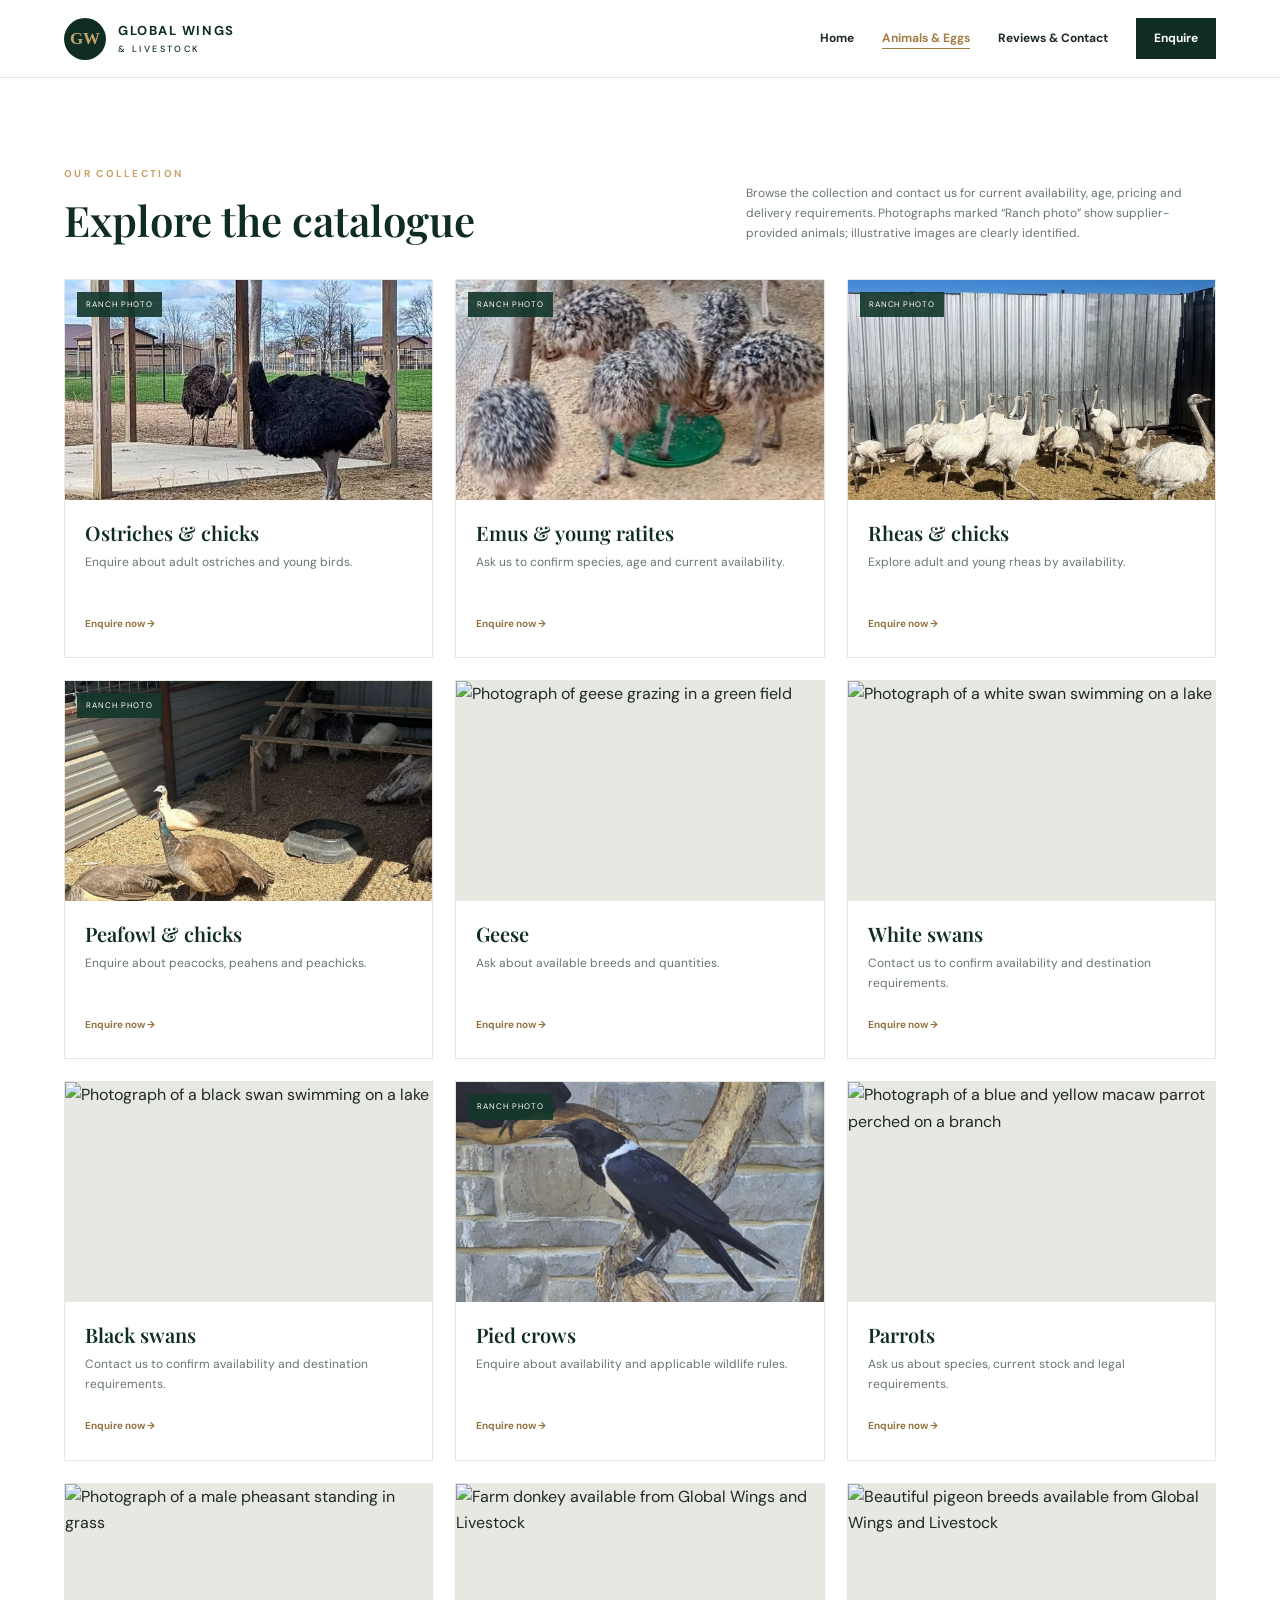
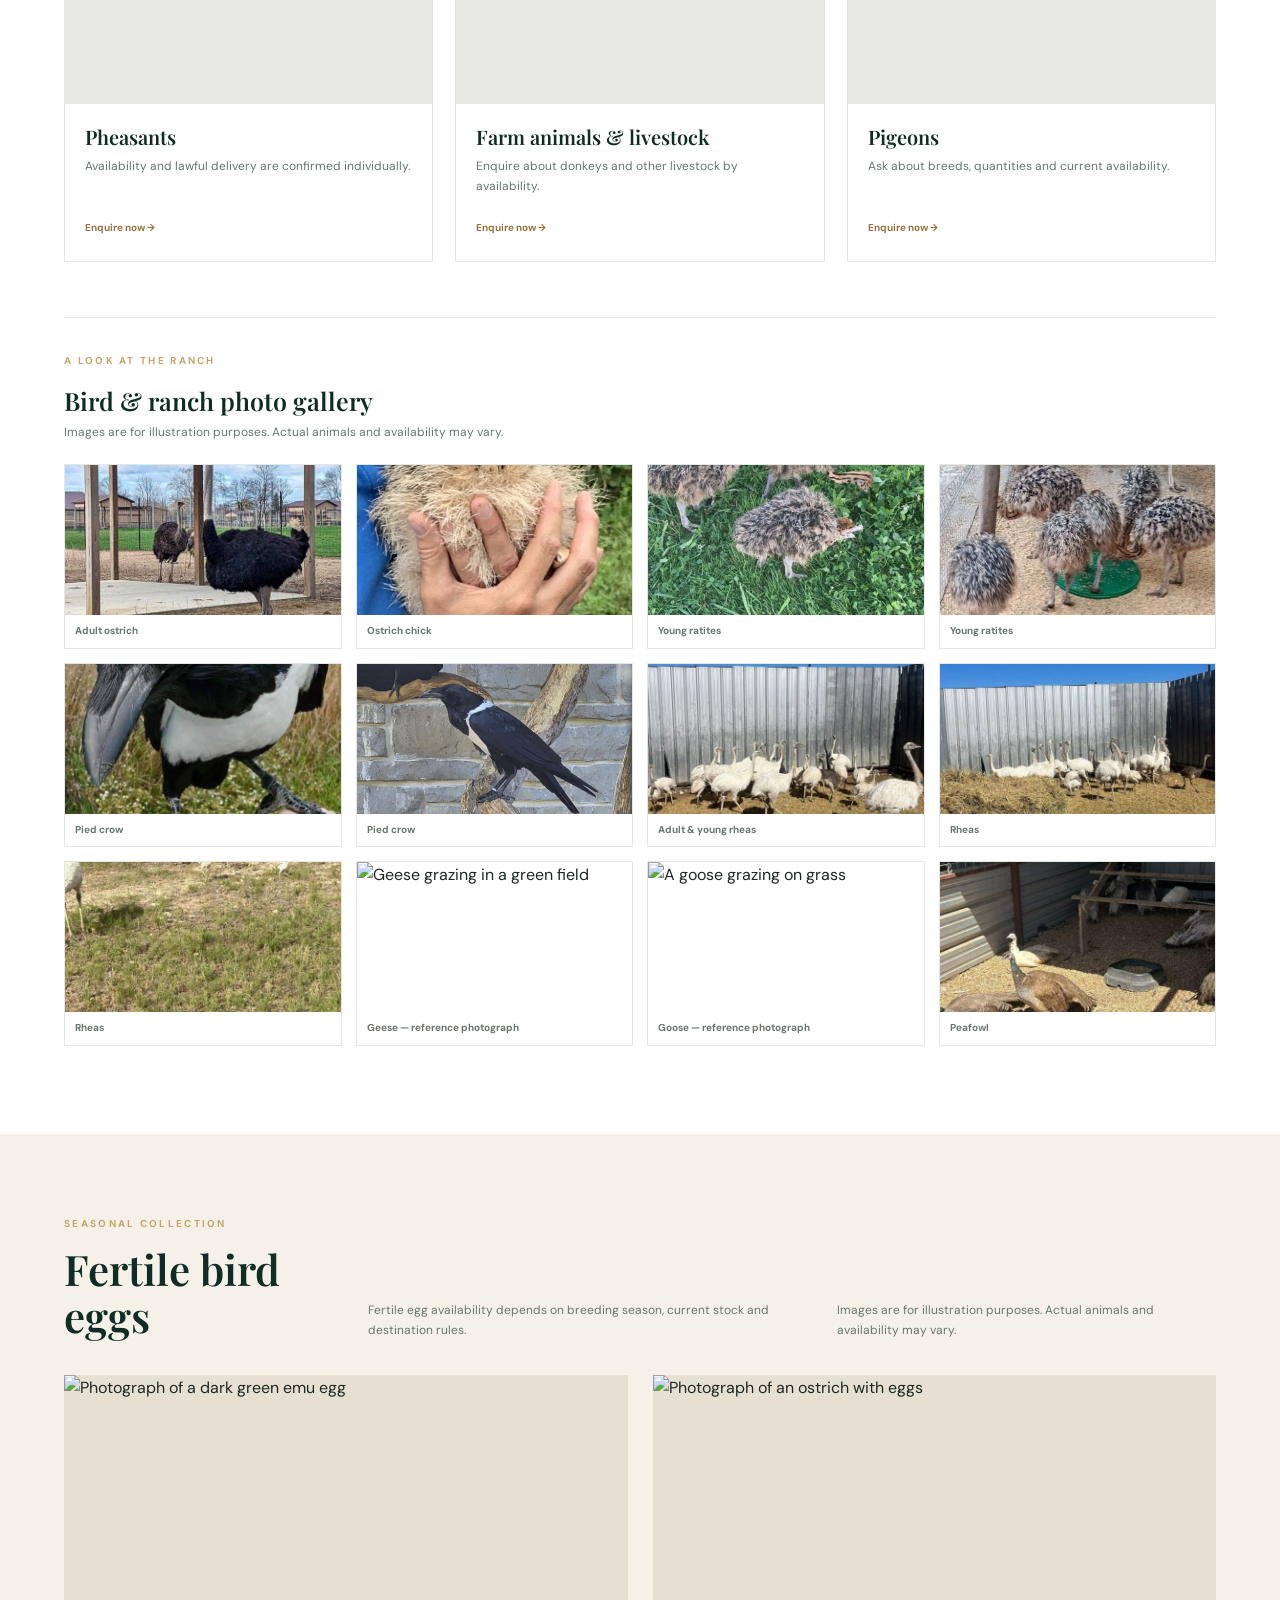
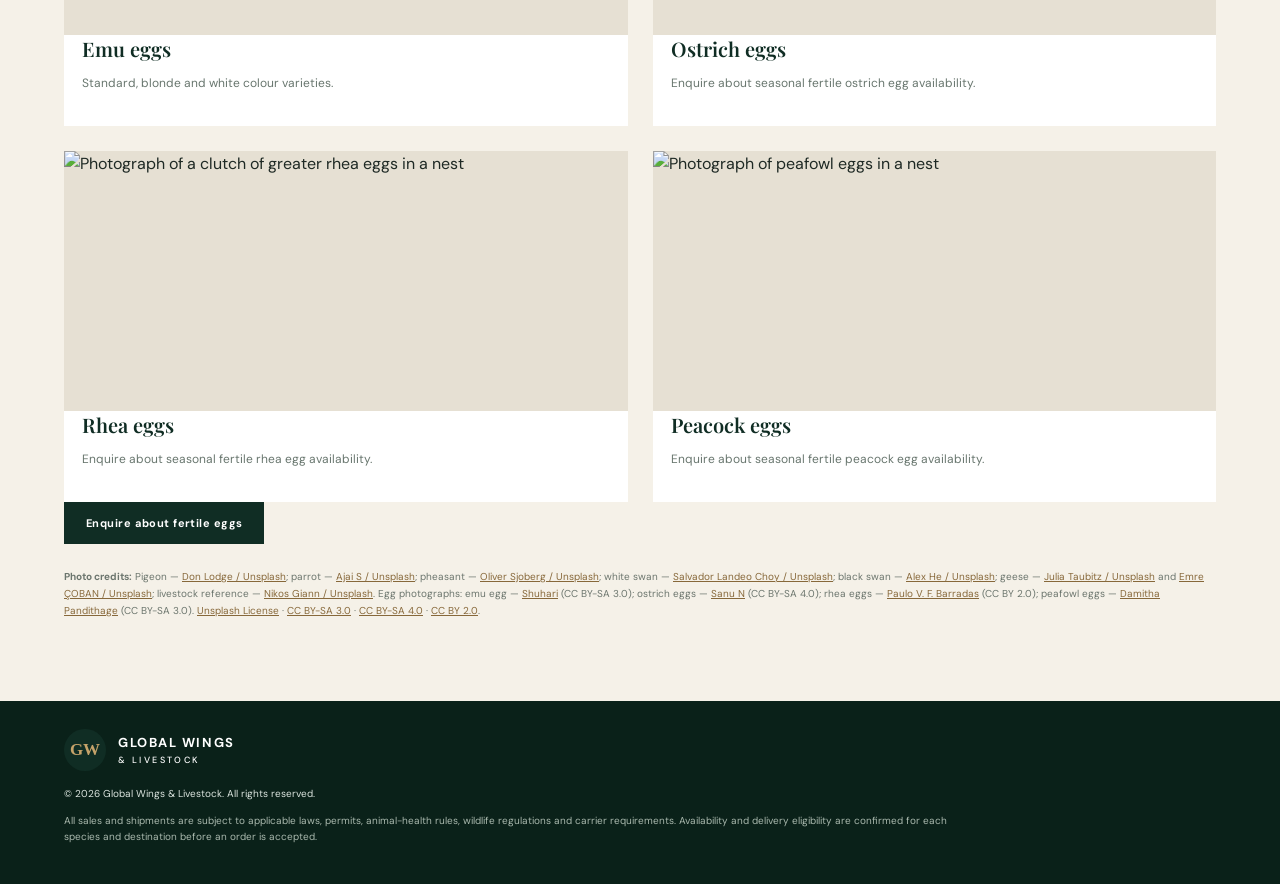
==== commit 2c0ab512: "Update animals.html" ====
--- a/animals.html
+++ b/animals.html
@@ -2,28 +2,28 @@
 <!DOCTYPE html>
 <html lang="en"><head><meta content="XgihuTRoo1fJdlFtPXh2muhJygsoEndFmMAQWCs_whc" name="google-site-verification"/><meta charset="utf-8"/><meta content="width=device-width,initial-scale=1" name="viewport"/><title>Exotic Birds, Pigeons &amp; Fertile Eggs | Global Wings &amp; Livestock</title><meta content="Explore exotic birds, pigeons, peacocks, ostriches, rhea and fertile eggs at Global Wings & Livestock. Contact us to confirm availability, pricing and shipping requirements." name="description"/><meta content="index,follow" name="robots"/><meta content="#102d24" name="theme-color"/><link href="https://global-wings-livestock.globalwingsandlivestock.workers.dev/animals.html" rel="canonical"/><meta content="website" property="og:type"/><meta content="Animals &amp; Fertile Eggs" property="og:title"/><meta content="Exotic birds, livestock and fertile eggs. Enquire about availability and shipping in the USA and Canada." property="og:description"/><meta content="assets/supplier-ostrich.jpg" property="og:image"/><link href="assets/favicon.svg" rel="icon" type="image/svg+xml"/><link href="styles.css" rel="stylesheet"/></head><body><header class="header"><div class="wrap nav"><a class="brand" href="#home"><span class="mark">GW</span><span>GLOBAL WINGS <small>&amp; LIVESTOCK</small></span></a><nav><a href="index.html">Home</a><a aria-current="page" class="current" href="animals.html">Animals &amp; Eggs</a><a href="reviews-contact.html">Reviews &amp; Contact</a><a class="nav-btn" href="reviews-contact.html#contact">Enquire</a></nav></div></header><main><section class="section" id="catalogue"><div class="wrap"><div class="section-title"><div><p class="eyebrow">OUR COLLECTION</p><h2>Explore the catalogue</h2></div><p>Browse the collection and contact us for current availability, age, pricing and delivery requirements. Photographs marked “Ranch photo” show supplier-provided animals; illustrative images are clearly identified.</p></div><div class="cards">
 <article class="card"><img alt="Adult ostrich at the ranch" src="assets/supplier-ostrich.jpg"/><span class="tag">Ranch photo</span><div><h3>Ostriches &amp; chicks</h3><p>Enquire about adult ostriches and young birds.</p><a href="#contact">Enquire now →</a></div></article>
-<article class="card"><img alt="Young ratite birds supplied by the ranch" src="assets/supplier-young-ratites-group.jpg"/><span class="tag">Ranch photo</span><div><h3>Emus &amp; young ratites</h3><p>Ask us to confirm species, age and current availability.</p><a href="#contact">Enquire now →</a></div></article>
-<article class="card"><img alt="Rhea birds at the ranch" src="assets/supplier-rhea-adults-young-1.jpg"/><span class="tag">Ranch photo</span><div><h3>Rheas &amp; chicks</h3><p>Explore adult and young rheas by availability.</p><a href="#contact">Enquire now →</a></div></article>
-<article class="card"><img alt="Peafowl at the ranch" src="assets/supplier-peafowl.jpg"/><span class="tag">Ranch photo</span><div><h3>Peafowl &amp; chicks</h3><p>Enquire about peacocks, peahens and peachicks.</p><a href="#contact">Enquire now →</a></div></article>
+<article class="card"><img alt="Young emus and other ratite birds available from Global Wings and Livestock" src="assets/supplier-young-ratites-group.jpg"/><span class="tag">Ranch photo</span><div><h3>Emus &amp; young ratites</h3><p>Ask us to confirm species, age and current availability.</p><a href="#contact">Enquire now →</a></div></article>
+<article class="card"><img alt="Adult and young rhea birds available from Global Wings and Livestock" src="assets/supplier-rhea-adults-young-1.jpg"/><span class="tag">Ranch photo</span><div><h3>Rheas &amp; chicks</h3><p>Explore adult and young rheas by availability.</p><a href="#contact">Enquire now →</a></div></article>
+<article class="card"><img alt="Peacocks, peahens and young peachicks available from Global Wings and Livestock" src="assets/supplier-peafowl.jpg"/><span class="tag">Ranch photo</span><div><h3>Peafowl &amp; chicks</h3><p>Enquire about peacocks, peahens and peachicks.</p><a href="#contact">Enquire now →</a></div></article>
 <article class="card"><img alt="Photograph of geese grazing in a green field" src="https://images.unsplash.com/photo-1784916986773-f95b8165af1c?auto=format&amp;fit=crop&amp;w=1200&amp;q=85"/><div><h3>Geese</h3><p>Ask about available breeds and quantities.</p><a href="#contact">Enquire now →</a></div></article>
 <article class="card"><img alt="Photograph of a white swan swimming on a lake" src="https://images.unsplash.com/photo-1696192113297-ec695fbb688d?auto=format&amp;fit=crop&amp;w=1200&amp;q=85"/><div><h3>White swans</h3><p>Contact us to confirm availability and destination requirements.</p><a href="#contact">Enquire now →</a></div></article>
 <article class="card"><img alt="Photograph of a black swan swimming on a lake" src="https://images.unsplash.com/photo-1762176122039-dd52961efc06?auto=format&amp;fit=crop&amp;w=1200&amp;q=85"/><div><h3>Black swans</h3><p>Contact us to confirm availability and destination requirements.</p><a href="#contact">Enquire now →</a></div></article>
-<article class="card"><img alt="Pied crow at the ranch" src="assets/supplier-pied-crow-perch.jpg"/><span class="tag">Ranch photo</span><div><h3>Pied crows</h3><p>Enquire about availability and applicable wildlife rules.</p><a href="#contact">Enquire now →</a></div></article>
+<article class="card"><img alt="Pied crow bird available from Global Wings and Livestock" src="assets/supplier-pied-crow-perch.jpg"/><span class="tag">Ranch photo</span><div><h3>Pied crows</h3><p>Enquire about availability and applicable wildlife rules.</p><a href="#contact">Enquire now →</a></div></article>
 <article class="card"><img alt="Photograph of a blue and yellow macaw parrot perched on a branch" src="https://images.unsplash.com/photo-1730606604241-9458ac61b049?auto=format&amp;fit=crop&amp;w=1200&amp;q=85"/><div><h3>Parrots</h3><p>Ask us about species, current stock and legal requirements.</p><a href="#contact">Enquire now →</a></div></article>
 <article class="card"><img alt="Photograph of a male pheasant standing in grass" src="https://images.unsplash.com/photo-1573679123118-db5fe6d73ba6?auto=format&amp;fit=crop&amp;w=1200&amp;q=85"/><div><h3>Pheasants</h3><p>Availability and lawful delivery are confirmed individually.</p><a href="#contact">Enquire now →</a></div></article>
-<article class="card"><img alt="Photograph of a donkey standing in a farmyard" src="https://images.unsplash.com/photo-1676636936433-fd54c84f66ed?auto=format&amp;fit=crop&amp;w=1200&amp;q=85"/><div><h3>Farm animals &amp; livestock</h3><p>Enquire about donkeys and other livestock by availability.</p><a href="#contact">Enquire now →</a></div></article>
-<article class="card"><img alt="Photograph of two pigeons perched together" src="https://images.unsplash.com/photo-1683165152418-8336bb7b0cc0?auto=format&amp;fit=crop&amp;w=1200&amp;q=85"/><div><h3>Pigeons</h3><p>Ask about breeds, quantities and current availability.</p><a href="#contact">Enquire now →</a></div></article>
+<article class="card"><img alt="Farm donkey available from Global Wings and Livestock" src="https://images.unsplash.com/photo-1676636936433-fd54c84f66ed?auto=format&amp;fit=crop&amp;w=1200&amp;q=85"/><div><h3>Farm animals &amp; livestock</h3><p>Enquire about donkeys and other livestock by availability.</p><a href="#contact">Enquire now →</a></div></article>
+<article class="card"><img alt="Beautiful pigeon breeds available from Global Wings and Livestock" src="https://images.unsplash.com/photo-1683165152418-8336bb7b0cc0?auto=format&amp;fit=crop&amp;w=1200&amp;q=85"/><div><h3>Pigeons</h3><p>Ask about breeds, quantities and current availability.</p><a href="#contact">Enquire now →</a></div></article>
 </div><div class="ranch-gallery"><div class="gallery-heading"><p class="eyebrow">A LOOK AT THE RANCH</p><h3>Bird &amp; ranch photo gallery</h3><p>Images are for illustration purposes. Actual animals and availability may vary.</p></div><div class="gallery-grid">
 <figure><img alt="Adult ostrich" src="assets/supplier-ostrich.jpg"/><figcaption>Adult ostrich</figcaption></figure>
 <figure><img alt="Ostrich chick" src="assets/supplier-ostrich-chick.jpg"/><figcaption>Ostrich chick</figcaption></figure>
-<figure><img alt="Young ratite birds" src="assets/supplier-young-ratites-grass.jpg"/><figcaption>Young ratites</figcaption></figure>
-<figure><img alt="Group of young ratite birds" src="assets/supplier-young-ratites-group.jpg"/><figcaption>Young ratites</figcaption></figure>
+<figure><img alt="Young emus and other ratite birds" src="assets/supplier-young-ratites-grass.jpg"/><figcaption>Young ratites</figcaption></figure>
+<figure><img alt="Group of young emus and other ratite birds" src="assets/supplier-young-ratites-group.jpg"/><figcaption>Young ratites</figcaption></figure>
 <figure><img alt="Pied crow" src="assets/supplier-pied-crow-hand.jpg"/><figcaption>Pied crow</figcaption></figure>
-<figure><img alt="Pied crow perched" src="assets/supplier-pied-crow-perch.jpg"/><figcaption>Pied crow</figcaption></figure>
+<figure><img alt="Pied crow perched on a branch" src="assets/supplier-pied-crow-perch.jpg"/><figcaption>Pied crow</figcaption></figure>
 <figure><img alt="Adult and young rheas" src="assets/supplier-rhea-adults-young-1.jpg"/><figcaption>Adult &amp; young rheas</figcaption></figure>
 <figure><img alt="Rheas" src="assets/supplier-rhea-adults-young-2.jpg"/><figcaption>Rheas</figcaption></figure>
 <figure><img alt="Rheas" src="assets/supplier-rhea-adults-young-3.jpg"/><figcaption>Rheas</figcaption></figure>
 <figure><img alt="Geese grazing in a green field" src="https://images.unsplash.com/photo-1784916986773-f95b8165af1c?auto=format&amp;fit=crop&amp;w=1200&amp;q=85"/><figcaption>Geese — reference photograph</figcaption></figure>
 <figure><img alt="A goose grazing on grass" src="https://images.unsplash.com/photo-1784754326206-335347680e5e?auto=format&amp;fit=crop&amp;w=1200&amp;q=85"/><figcaption>Goose — reference photograph</figcaption></figure>
-<figure><img alt="Peafowl" src="assets/supplier-peafowl.jpg"/><figcaption>Peafowl</figcaption></figure>
+<figure><img alt="Peacocks and peahens available from Global Wings and Livestock" src="assets/supplier-peafowl.jpg"/><figcaption>Peafowl</figcaption></figure>
 </div></div></div></section><section class="eggs" id="eggs"><div class="wrap"><div class="section-title"><div><p class="eyebrow">SEASONAL COLLECTION</p><h2>Fertile bird eggs</h2></div><p>Fertile egg availability depends on breeding season, current stock and destination rules.</p><p class="photo-credits">Images are for illustration purposes. Actual animals and availability may vary.</p></div><div class="egg-grid"><article><img alt="Photograph of a dark green emu egg" src="https://commons.wikimedia.org/wiki/Special:FilePath/Emu%20Egg.JPG"/><h3>Emu eggs</h3><p>Standard, blonde and white colour varieties.</p></article><article><img alt="Photograph of an ostrich with eggs" src="https://commons.wikimedia.org/wiki/Special:FilePath/Ostrich%20with%20eggs.jpg"/><h3>Ostrich eggs</h3><p>Enquire about seasonal fertile ostrich egg availability.</p></article><article><img alt="Photograph of a clutch of greater rhea eggs in a nest" src="https://commons.wikimedia.org/wiki/Special:FilePath/Rhea_americana_eggs.jpg"/><h3>Rhea eggs</h3><p>Enquire about seasonal fertile rhea egg availability.</p></article><article><img alt="Photograph of peafowl eggs in a nest" src="https://commons.wikimedia.org/wiki/Special:FilePath/Peafowl_eggs.jpg"/><h3>Peacock eggs</h3><p>Enquire about seasonal fertile peacock egg availability.</p></article></div><a class="btn dark" href="#contact">Enquire about fertile eggs</a><p class="photo-credits"><strong>Photo credits:</strong> Pigeon — <a href="https://unsplash.com/photos/a-couple-of-birds-sitting-on-top-of-a-rock-z6nlXhpikjg" rel="noopener" target="_blank">Don Lodge / Unsplash</a>; parrot — <a href="https://unsplash.com/photos/a-colorful-parrot-perched-on-a-tree-branch-D9rH5E5fdJI" rel="noopener" target="_blank">Ajai S / Unsplash</a>; pheasant — <a href="https://unsplash.com/photos/a-pheasant-standing-in-the-grass-near-a-body-of-water-Xna52J7BVZc" rel="noopener" target="_blank">Oliver Sjoberg / Unsplash</a>; white swan — <a href="https://unsplash.com/photos/a-white-swan-swimming-in-a-lake-on-a-foggy-day-xGluQufEYRY" rel="noopener" target="_blank">Salvador Landeo Choy / Unsplash</a>; black swan — <a href="https://unsplash.com/photos/a-black-swan-swims-on-dark-blue-water-6lkLKdCsc1c" rel="noopener" target="_blank">Alex He / Unsplash</a>; geese — <a href="https://unsplash.com/photos/a-flock-of-geese-grazing-in-a-green-field-lL8tGuWFRh8" rel="noopener" target="_blank">Julia Taubitz / Unsplash</a> and <a href="https://unsplash.com/photos/a-goose-grazes-on-green-grass-in-a-sunny-park-ZLs4rmw0CO8" rel="noopener" target="_blank">Emre ÇOBAN / Unsplash</a>; livestock reference — <a href="https://unsplash.com/photos/a-donkey-standing-in-a-dirt-area-next-to-a-building-c0arbBpuxbU" rel="noopener" target="_blank">Nikos Giann / Unsplash</a>. Egg photographs: emu egg — <a href="https://commons.wikimedia.org/wiki/File:Emu_Egg.JPG" rel="noopener" target="_blank">Shuhari</a> (CC BY-SA 3.0); ostrich eggs — <a href="https://commons.wikimedia.org/wiki/File:Ostrich_with_eggs.jpg" rel="noopener" target="_blank">Sanu N</a> (CC BY-SA 4.0); rhea eggs — <a href="https://commons.wikimedia.org/wiki/File:Rhea_americana_eggs.jpg" rel="noopener" target="_blank">Paulo V. F. Barradas</a> (CC BY 2.0); peafowl eggs — <a href="https://commons.wikimedia.org/wiki/File:Peafowl_eggs.jpg" rel="noopener" target="_blank">Damitha Pandithage</a> (CC BY-SA 3.0). <a href="https://unsplash.com/license" rel="noopener" target="_blank">Unsplash License</a> · <a href="https://creativecommons.org/licenses/by-sa/3.0/" rel="noopener" target="_blank">CC BY-SA 3.0</a> · <a href="https://creativecommons.org/licenses/by-sa/4.0/" rel="noopener" target="_blank">CC BY-SA 4.0</a> · <a href="https://creativecommons.org/licenses/by/2.0/" rel="noopener" target="_blank">CC BY 2.0</a>.</p></div></section></main><footer><div class="wrap"><a class="brand footbrand" href="#home"><span class="mark">GW</span><span>GLOBAL WINGS <small>&amp; LIVESTOCK</small></span></a><p>© <span id="year"></span> Global Wings &amp; Livestock. All rights reserved.</p><p class="legal">All sales and shipments are subject to applicable laws, permits, animal-health rules, wildlife regulations and carrier requirements. Availability and delivery eligibility are confirmed for each species and destination before an order is accepted.</p></div></footer><script src="script.js"></script></body></html>
